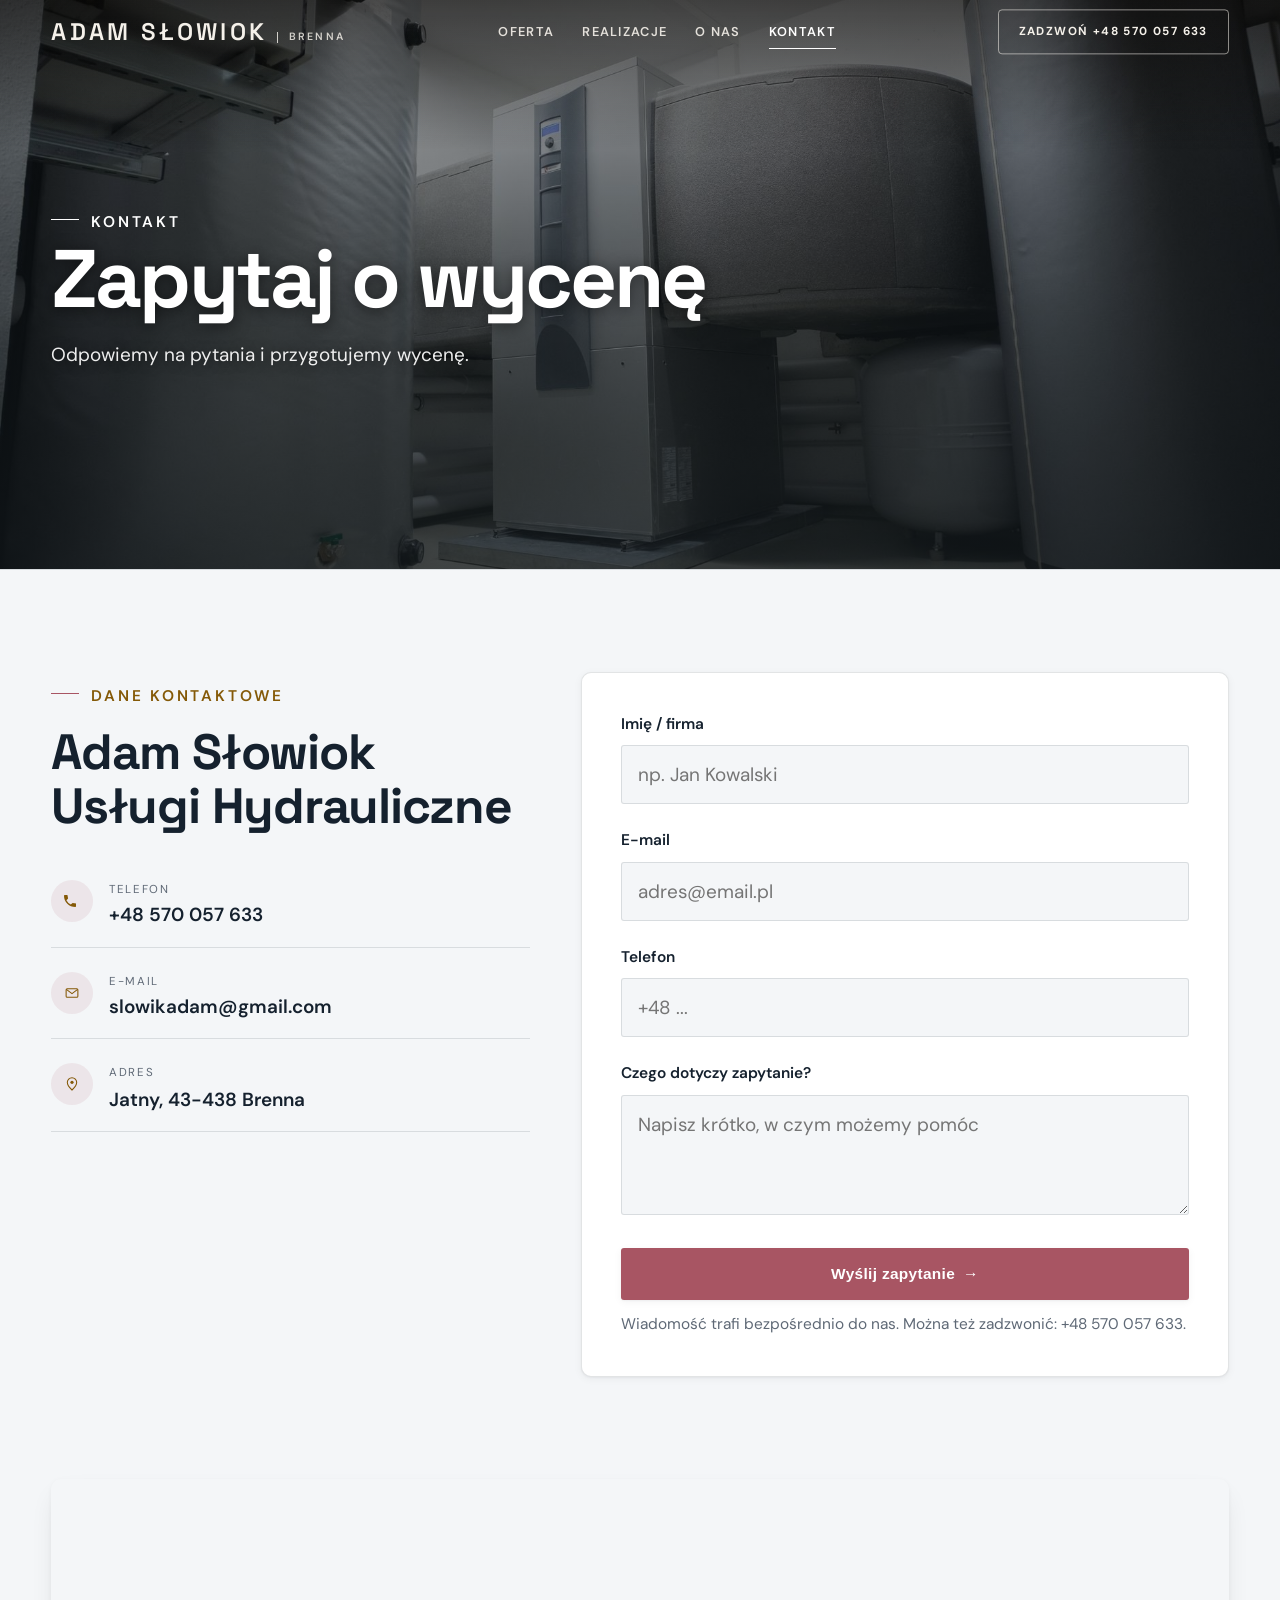
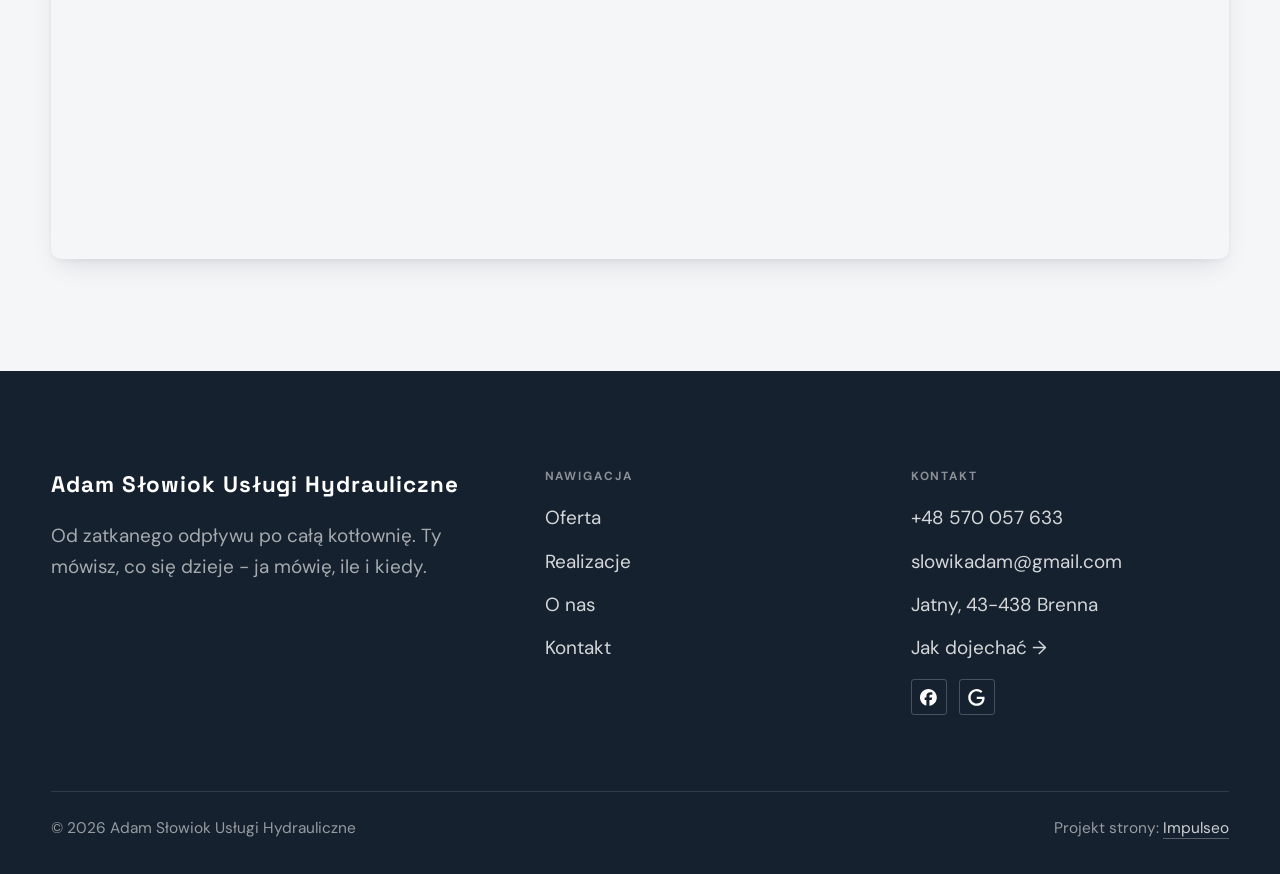
==== kontakt.html @ ac0f77ef "Strona demo: adam-slowiok-uslugi-hydrauliczne" ====
<!DOCTYPE html>
<html lang="pl">
<head>
<meta charset="UTF-8">
<meta name="viewport" content="width=device-width, initial-scale=1.0">
<title>Kontakt - Adam Słowiok Usługi Hydrauliczne</title>
<meta name="description" content="Kontakt Adam Słowiok Usługi Hydrauliczne - Jatny, 43-438 Brenna">
<link rel="canonical" href="https://kris20032.github.io/adam-slowiok-uslugi-hydrauliczne/kontakt.html">
<meta name="robots" content="noindex, nofollow">
<meta property="og:type" content="website">
<meta property="og:locale" content="pl_PL">
<meta property="og:site_name" content="Adam Słowiok Usługi Hydrauliczne">
<meta property="og:title" content="Kontakt - Adam Słowiok Usługi Hydrauliczne">
<meta property="og:description" content="Kontakt Adam Słowiok Usługi Hydrauliczne - Jatny, 43-438 Brenna">
<meta property="og:url" content="https://kris20032.github.io/adam-slowiok-uslugi-hydrauliczne/kontakt.html">
<meta property="og:image" content="https://kris20032.github.io/adam-slowiok-uslugi-hydrauliczne/img/og.jpg">
<meta property="og:image:width" content="1200">
<meta property="og:image:height" content="630">
<meta name="twitter:card" content="summary_large_image">
<link rel="preconnect" href="https://fonts.googleapis.com">
<link rel="preconnect" href="https://fonts.gstatic.com" crossorigin>
<link href="https://fonts.googleapis.com/css2?family=Space+Grotesk:wght@500;600;700&family=DM+Sans:opsz,wght@9..40,400;9..40,500;9..40,600&display=swap" rel="stylesheet">
<link rel="stylesheet" href="assets/styles.css?v=87df42cb">
</head>
<body>

<header class="nav">
  <div class="wrap nav-inner">
    <a class="brand" href="index.html"><span class="name">Adam Słowiok</span><span class="sub">Brenna</span></a>
    <nav class="nav-links">
      <a href="oferta.html">Oferta</a>
      <a href="realizacje.html">Realizacje</a>
      <a href="o-nas.html">O nas</a>
      <a href="kontakt.html" class="active" aria-current="page">Kontakt</a>
      <a href="tel:+48570057633" class="btn btn-accent">Zadzwoń +48 570 057 633</a>
    </nav>
    <button class="nav-toggle" aria-label="Menu"><span></span><span></span><span></span></button>
  </div>
</header>

<main>
<section class="pagehead">
  <img src="img/g7.jpg" alt="Adam Słowiok Usługi Hydrauliczne - Zapytaj o wycenę" width="1880" height="1253" decoding="async">
  <div class="wrap">
    <span class="eyebrow">Kontakt</span>
    <h1>Zapytaj o wycenę</h1>
    <p>Odpowiemy na pytania i przygotujemy wycenę.</p>
  </div>
</section>
<section>
  <div class="wrap contact-grid">
    <div class="reveal">
      <span class="eyebrow">Dane kontaktowe</span>
      <h2 style="margin:var(--space-4) 0 var(--space-6)">Adam Słowiok Usługi Hydrauliczne</h2>
      <div class="info-list">
        <div class="info-row"><div class="ic"><svg class="ico-tel" width="16" height="16" viewBox="0 0 24 24" fill="none" aria-hidden="true"><path d="M6.6 10.8a15.5 15.5 0 0 0 6.6 6.6l2.2-2.2a1 1 0 0 1 1-.24 11.4 11.4 0 0 0 3.6.58 1 1 0 0 1 1 1V20a1 1 0 0 1-1 1A17 17 0 0 1 3 4a1 1 0 0 1 1-1h3.5a1 1 0 0 1 1 1c0 1.25.2 2.46.58 3.6a1 1 0 0 1-.25 1l-2.23 2.2Z" fill="currentColor"/></svg></div><div><div class="lbl">Telefon</div><a class="val" href="tel:+48570057633">+48 570 057 633</a></div></div>
        <div class="info-row"><div class="ic"><svg class="ico-mail" width="16" height="16" viewBox="0 0 24 24" fill="none" aria-hidden="true"><rect x="3.2" y="5.5" width="17.6" height="13" rx="1.6" stroke="currentColor" stroke-width="1.6"/><path d="M4 7l8 6 8-6" stroke="currentColor" stroke-width="1.6" stroke-linecap="round" stroke-linejoin="round"/></svg></div><div><div class="lbl">E-mail</div><a class="val" href="mailto:slowikadam@gmail.com">slowikadam@gmail.com</a></div></div>
        <div class="info-row"><div class="ic"><svg class="ico-pin" width="16" height="16" viewBox="0 0 24 24" fill="none" aria-hidden="true"><path d="M12 21s7-6.1 7-11.5A7 7 0 0 0 5 9.5C5 14.9 12 21 12 21Z" stroke="currentColor" stroke-width="1.6" fill="none"/><circle cx="12" cy="9.5" r="2.4" fill="currentColor"/></svg></div><div><div class="lbl">Adres</div><div class="val">Jatny, 43-438 Brenna</div></div></div>
      </div>
    </div>
    <div class="reveal">
      <form class="form" action="https://formsubmit.co/slowikadam@gmail.com" method="POST">
        <input type="hidden" name="_subject" value="Zapytanie ze strony Adam Słowiok Usługi Hydrauliczne">
        <input type="hidden" name="_captcha" value="false">
        <input type="hidden" name="_template" value="table">
        <div class="fld"><label for="name">Imię / firma</label><input id="name" name="name" type="text" placeholder="np. Jan Kowalski" required></div>
        <div class="fld"><label for="email">E-mail</label><input id="email" name="email" type="email" placeholder="adres@email.pl" required></div>
        <div class="fld"><label for="phone">Telefon</label><input id="phone" name="phone" type="tel" placeholder="+48 ..."></div>
        <div class="fld"><label for="msg">Czego dotyczy zapytanie?</label><textarea id="msg" name="message" placeholder="Napisz krótko, w czym możemy pomóc" required></textarea></div>
        <button type="submit" class="btn btn-accent" style="width:100%;justify-content:center">Wyślij zapytanie <span class="arr">→</span></button>
        <p class="note">Wiadomość trafi bezpośrednio do nas. Można też zadzwonić: +48 570 057 633.</p>
      </form>
    </div>
  </div>
</section>
<section style="padding-top:0">
  <div class="wrap reveal">
    <iframe class="map" title="Adam Słowiok Usługi Hydrauliczne - Brenna" src="https://maps.google.com/maps?q=49.7312509%2C18.9117546&z=15&output=embed" loading="lazy" referrerpolicy="no-referrer-when-downgrade"></iframe>
  </div>
</section>
</main>

<footer>
  <div class="wrap">
    <div class="foot-grid">
      <div class="foot-brand">
        <div class="name">Adam Słowiok Usługi Hydrauliczne</div>
        <p>Od zatkanego odpływu po całą kotłownię. Ty mówisz, co się dzieje - ja mówię, ile i kiedy.</p>
      </div>
      <div class="foot-col">
        <h4>Nawigacja</h4>
        <a href="oferta.html">Oferta</a>
        <a href="realizacje.html">Realizacje</a>
        <a href="o-nas.html">O nas</a>
        <a href="kontakt.html">Kontakt</a>
      </div>
      <div class="foot-col">
        <h4>Kontakt</h4>
        <a href="tel:+48570057633">+48 570 057 633</a>
        <a href="mailto:slowikadam@gmail.com">slowikadam@gmail.com</a>
        <p>Jatny, 43-438 Brenna</p>
        <a href="https://maps.google.com/?cid=15481509743274885373&g_mp=Cidnb29nbGUubWFwcy5wbGFjZXMudjEuUGxhY2VzLlNlYXJjaFRleHQQAhgEIAA" target="_blank" rel="noopener">Jak dojechać →</a>
      <div class="foot-soc">
        <a class="soc" href="https://www.facebook.com/106080801824163" target="_blank" rel="noopener" aria-label="Facebook - Adam Słowiok Usługi Hydrauliczne"><svg viewBox="0 0 24 24" aria-hidden="true" focusable="false"><path d="M9.101 23.691v-7.98H6.627v-3.667h2.474v-1.58c0-4.085 1.848-5.978 5.858-5.978.401 0 .955.042 1.468.103a8.68 8.68 0 0 1 1.141.195v3.325a8.623 8.623 0 0 0-.653-.036 26.805 26.805 0 0 0-.733-.009c-.707 0-1.259.096-1.675.309a1.686 1.686 0 0 0-.679.622c-.258.42-.374.995-.374 1.752v1.297h3.919l-.386 2.103-.287 1.564h-3.246v8.245C19.396 23.238 24 18.179 24 12.044c0-6.627-5.373-12-12-12s-12 5.373-12 12c0 5.628 3.874 10.35 9.101 11.647Z" fill="currentColor"/></svg></a>
        <a class="soc" href="https://maps.google.com/?cid=15481509743274885373&g_mp=Cidnb29nbGUubWFwcy5wbGFjZXMudjEuUGxhY2VzLlNlYXJjaFRleHQQAhgEIAA" target="_blank" rel="noopener" aria-label="Google - Adam Słowiok Usługi Hydrauliczne"><svg viewBox="0 0 24 24" aria-hidden="true" focusable="false"><path d="M12.48 10.92v3.28h7.84c-.24 1.84-.853 3.187-1.787 4.133-1.147 1.147-2.933 2.4-6.053 2.4-4.827 0-8.6-3.893-8.6-8.72s3.773-8.72 8.6-8.72c2.6 0 4.507 1.027 5.907 2.347l2.307-2.307C18.747 1.44 16.133 0 12.48 0 5.867 0 .307 5.387.307 12s5.56 12 12.173 12c3.573 0 6.267-1.173 8.373-3.36 2.16-2.16 2.84-5.213 2.84-7.667 0-.76-.053-1.467-.173-2.053H12.48z" fill="currentColor"/></svg></a>
      </div>
      </div>
    </div>
    <div class="foot-bot">
      <span>© 2026 Adam Słowiok Usługi Hydrauliczne</span>
      <span>Projekt strony: <a class="foot-credit" href="https://impulseo.pl" target="_blank" rel="noopener">Impulseo</a></span>
    </div>
  </div>
</footer>
<div class="sticky-call"><a class="sc-call" href="tel:+48570057633"><svg class="ico-tel" width="16" height="16" viewBox="0 0 24 24" fill="none" aria-hidden="true"><path d="M6.6 10.8a15.5 15.5 0 0 0 6.6 6.6l2.2-2.2a1 1 0 0 1 1-.24 11.4 11.4 0 0 0 3.6.58 1 1 0 0 1 1 1V20a1 1 0 0 1-1 1A17 17 0 0 1 3 4a1 1 0 0 1 1-1h3.5a1 1 0 0 1 1 1c0 1.25.2 2.46.58 3.6a1 1 0 0 1-.25 1l-2.23 2.2Z" fill="currentColor"/></svg> Zadzwoń</a><a class="sc-quote" href="kontakt.html">Bezpłatna wycena</a></div>
<div class="demo-wazne" data-do="2026-09-07" data-cykl="3" hidden><svg class="dw-ico" width="13" height="13" viewBox="0 0 24 24" fill="none" aria-hidden="true"><circle cx="12" cy="12" r="8.6" stroke="currentColor" stroke-width="1.8"/><path d="M12 7.2V12l3.3 2" stroke="currentColor" stroke-width="1.8" stroke-linecap="round"/></svg><span class="dw-txt"></span></div>

<script src="assets/main.js"></script>
</body>
</html>
---- assets/styles.css ----
/* ============================================================
   STOLBASZ — premium, architektoniczny B2B fit-out
   Jasna paleta, zero brązu. System wg premium-web-craft.
   Projekt strony: Impulseo (impulseo.pl)
   ============================================================ */

:root{
  /* PALETA — jasna, architektoniczna, chłodna */
  --paper:#F4F6F8;          /* główne tło */
  --paper-2:#E7EBEF;        /* sekcje alternatywne (chłodny jasny szary) */
  --paper-3:#E7EBEF;        /* delikatne wypełnienia */
  --ink:#15212E;            /* tekst główny — chłodny grafit */
  --ink-soft:#243443;       /* nagłówki drugorzędne */
  --muted:#6B7785;          /* tekst poboczny */
  --line:rgba(21,33,46,.12);/* hairline */
  --accent:#E8A317;         /* stonowany petrol-slate — jedyny akcent */
  --accent-d:#C9870C;
  --accent-soft:rgba(232,163,23,.10);
  --dark:#15212E;           /* sekcje ciemne (stopka/CTA) */

  /* HOVER ZDJĘĆ — JEDEN standard dla całego silnika (decyzja K. 04.08.2026, artefakt z wariantami).
     AKTUALNE (K.+Szymon 09.08.2026, wybór z artefaktu 6 wariantów): zoom 1.05 przy 1.4s -
     przy tak długim czasie mocniejszy kadr NIE skacze, tylko „oddycha". Poprzedni standard
     (1.02 / .55s z 04.08) odbierany jako dynamiczny i szybki.
     Spoczynek lekko przygaszony, ale TYLKO tam, gdzie jest mysz (@media hover:hover) —
     na telefonie zdjęcia zostają w pełnej jasności. */
  --img-zoom:1.05;                   /* K.+Szymon 09.08: wariant F z artefaktu porównawczego */
  --img-rest:brightness(.95) saturate(.99);
  --img-hot:brightness(1.06) saturate(1.05);
  --img-dur:1.4s;                    /* K.+Szymon 09.08 (wariant F): powoli = elegancko */
  --img-ease:cubic-bezier(.16,.84,.44,1);  /* miękki ogon, efekt „oddychania" */

  /* ODSTĘPY — skala 4/8 */
  --space-1:4px; --space-2:8px; --space-3:12px; --space-4:16px; --space-5:24px;
  --space-6:32px; --space-7:48px; --space-8:64px; --space-9:96px; --space-10:128px;

  /* TYPOGRAFIA — fluid clamp() (skala podbita 16.07.2026: większe, czytelniejsze litery — uwaga Adama) */
  --text-sm:clamp(.9rem,.87rem + .12vw,1rem);
  --text-base:clamp(1.08rem,1.04rem + .18vw,1.2rem);
  --text-lg:clamp(1.24rem,1.15rem + .34vw,1.44rem);
  --text-h3:clamp(1.34rem,1.22rem + .55vw,1.66rem);
  --text-h2:clamp(2.1rem,1.66rem + 2.1vw,3.1rem);
  --text-h1:clamp(2.9rem,2.1rem + 4vw,5.1rem);

  /* PROMIENIE — architektoniczne, raczej ostre */
  --r-sm:3px; --r-md:6px; --r-lg:10px;

  /* RUCH */
  --ease:cubic-bezier(.25,.46,.45,.94); --dur:.24s;

  /* CIENIE — miękkie, warstwowe */
  --sh-sm:0 1px 2px rgba(16,24,32,.04), 0 2px 8px rgba(16,24,32,.05);
  --sh-md:0 2px 6px rgba(16,24,32,.05), 0 12px 28px -8px rgba(16,24,32,.12);
  --sh-lg:0 6px 14px rgba(16,24,32,.07), 0 26px 56px -18px rgba(16,24,32,.22);

  --hairline:1px solid var(--line);

  --font-display:'Space Grotesk','Inter',sans-serif;
  --font-body:'DM Sans','Inter',sans-serif;
}

*{box-sizing:border-box;margin:0;padding:0}
html{scroll-behavior:smooth}
body{
  font-family:var(--font-body);
  font-size:var(--text-base);
  line-height:1.65;
  color:var(--ink);
  background:var(--paper);
  -webkit-font-smoothing:antialiased;
  text-rendering:optimizeLegibility;
}
img{max-width:100%;height:auto;display:block}  /* height:auto = width/height z atrybutów trzyma proporcje (TOP#12) */
a{color:inherit;text-decoration:none}

.wrap{width:min(92%,1180px);margin-inline:auto}
section{padding-block:clamp(52px,6.5vw,96px)}

h1,h2,h3{font-family:var(--font-display);font-weight:700;line-height:1.08;letter-spacing:-.02em;color:var(--ink)}
h1{font-size:var(--text-h1);letter-spacing:-.035em}
h2{font-size:var(--text-h2);letter-spacing:-.025em}
h3{font-size:var(--text-h3)}
/* MIARA — długość wiersza. WCAG 2.2 SC 1.4.8: max 80 znaków; Butterick: 45–90.
   68ch daje realnie 72–78 znaków polskiego tekstu, czyli z zapasem pod granicą.
   Wcześniej limit miał TYLKO <p> — <li>, <blockquote> i <dd> nie miały żadnego,
   i to jedyny powód, dla którego 23 bloki na dwóch oddanych stronach jadą po
   83–106 znaków w wierszu (pomiar 07.08.2026, bramka `miara`).
   ⚠️ Listy i definicje ograniczamy TYLKO bez klasy: `ul`/`ol` z klasą to u nas
   układ (siatki kafli, menu), a nie tekst ciągły — tam miarę wyznacza układ. */
/* 60ch, nie 68ch (K. 10.08): po zmianie fontów na węższe kroje (DM Sans i spółka)
   w 68ch mieściło się ~90 znaków - bramka pikselowa słusznie zgłaszała przekroczenie
   granicy 80. Pomiar na żywej przeglądarce: 60ch = 90 znaków, 53ch = ~78 znaków, czyli normę WCAG 1.4.8. */
:root{ --miara:53ch }
p{max-width:min(100%,var(--miara))}
blockquote,
ul:not([class])>li, ol:not([class])>li,
dl:not([class])>dd{max-width:min(100%,var(--miara))}

/* ⚠️ Świadomie BEZ wyjątku `.tile p,.card p,.svc p{max-width:none}`, choć nasuwa się sam:
   te akapity BYŁY już ograniczone (stare `p{max-width:65ch}`), więc „wyjątek" nie odblokowałby
   niczego nowego — tylko ROZLUŹNIŁ stan sprzed zmiany na wszystkich demach naraz.
   `figcaption` żadna z reguł wyżej nie dotyczy, więc też nie potrzebuje zwolnienia. */

/* ŁAMANIE. `balance` wyrównuje długości wierszy w nagłówku, `pretty` pilnuje ostatniego
   wiersza akapitu, żeby nie został w nim jeden wyraz. Obsługiwane od Chrome 117 /
   Safari 17.5; starsze przeglądarki po prostu ignorują tę własność.
   `text-wrap:pretty` nie występowało dotąd ANI RAZ w silniku ani w repo klientów. */
h1,h2,h3,.lead,.lede{text-wrap:balance}
p,li,blockquote,dd{text-wrap:pretty}

.eyebrow{
  font-family:var(--font-body);
  font-size:var(--text-sm);
  font-weight:600;
  letter-spacing:.18em;
  text-transform:uppercase;
  color:var(--accent);
  display:inline-flex;align-items:center;gap:var(--space-3);
}
/* flex:none + margin-top = kreska trzyma się PIERWSZEJ linii. Wcześniej align-items:center
   centrowało ją względem całego bloku i przy zawinięciu (długi kicker typu
   „…WNĘTRZ · LESZNO · OD 2019") druga linia lądowała z brzydkim wcięciem. */
.eyebrow{align-items:flex-start}
.eyebrow>*,.eyebrow{text-wrap:balance}   /* dlugi kicker lamal sie na sierote typu samo „2019" w drugiej linii */
.eyebrow::before{content:"";width:28px;height:1px;background:var(--accent);display:inline-block;flex:none;margin-top:.62em}

.muted{color:var(--muted)}
.lead{font-size:var(--text-lg);line-height:1.55;color:var(--ink-soft);max-width:50ch}

/* ---------- BUTTONS ---------- */
.btn{
  display:inline-flex;align-items:center;gap:var(--space-2);
  font-weight:600;font-size:var(--text-sm);letter-spacing:.02em;
  padding:var(--space-4) var(--space-6);
  border-radius:var(--r-sm);
  transition:transform var(--dur) var(--ease),box-shadow var(--dur) var(--ease),background var(--dur) var(--ease);
  cursor:pointer;border:1px solid transparent;
}
.btn-accent{background:var(--accent);color:#fff;box-shadow:var(--sh-sm)}
.btn-accent:hover{background:var(--accent-d);transform:translateY(-2px);box-shadow:var(--sh-md)}
.btn-accent:active{transform:translateY(0);box-shadow:var(--sh-sm)}
.btn-ghost{background:transparent;color:var(--ink);border-color:var(--line)}
.btn-ghost:hover{border-color:var(--accent);color:var(--accent);transform:translateY(-2px)}
.btn-light{background:#fff;color:var(--ink);box-shadow:var(--sh-sm)}
.btn-light:hover{transform:translateY(-2px);box-shadow:var(--sh-md)}
.btn .arr{transition:transform var(--dur) var(--ease)}
.btn:hover .arr{transform:translateX(4px)}

/* ---------- NAV ---------- */
.nav{
  position:sticky;top:0;z-index:50;
  background:color-mix(in srgb,var(--paper) 88%,transparent);
  backdrop-filter:saturate(140%) blur(10px);
  border-bottom:var(--hairline);
}
.nav-inner{display:flex;align-items:center;justify-content:space-between;gap:var(--space-5);height:72px}
/* ANTY-NACHODZENIE (K. 05.08.2026): długa nazwa firmy + przycisk z pełnym numerem nie mieściły się w pasku
   i flex ściskał linki PONIŻEJ ich treści - "Kontakt" wchodził na ramkę "Zadzwoń +48 ...". Teraz ustępuje
   nazwa marki (skrót wielokropkiem), a menu i przycisk nigdy się nie kurczą ani nie zachodzą na siebie. */
.brand{display:flex;flex-direction:column;line-height:1;min-width:0;flex:0 1 auto}
.brand .name{font-family:var(--font-display);font-weight:800;font-size:1.35rem;letter-spacing:.04em;white-space:nowrap;overflow:hidden;text-overflow:ellipsis}
.brand .sub{font-size:.62rem;letter-spacing:.34em;text-transform:uppercase;color:var(--muted);margin-top:5px;white-space:nowrap;overflow:hidden;text-overflow:ellipsis}
.nav-links{display:flex;align-items:center;gap:var(--space-6);flex:0 0 auto}
.nav-links a{font-size:var(--text-sm);font-weight:500;color:var(--ink-soft);position:relative;padding-block:4px;white-space:nowrap;transition:color var(--dur) var(--ease)}
.nav-links a::after{content:"";position:absolute;left:0;bottom:0;width:0;height:1.5px;background:var(--accent);transition:width var(--dur) var(--ease)}
.nav-links a:hover,.nav-links a.active{color:var(--ink)}
.nav-links a:hover::after,.nav-links a.active::after{width:100%}
.nav-links .btn{padding:var(--space-2) var(--space-5)}
/* przyciski w nav: właściwy kolor (przebij .nav-links a) + bez podkreślenia */
.nav-links a.btn-accent{color:#fff}
.nav-links a.btn-ghost,.nav-links a.btn-light{color:var(--ink)}
/* CTA w pasku: NIE podkreślenie spod linków menu, ale ten sam przelatujący błysk,
   co na wszystkich innych przyciskach (zgłoszenie K. 13.08.2026 - „na hero jest efekt
   światła przechodzącego przez przycisk, na navbarze go nie ma, a mają być identyczne").
   Reguła `.nav-links a::after` jest silniejsza od `.btn::after`, więc trzeba jej
   geometrię wyzerować i wpisać połysk z nazwy - samo `display:none` gasiło efekt. */
.nav-links a.btn::after{
  display:block;content:"";position:absolute;inset:0;z-index:-1;pointer-events:none;
  inset:0;width:auto;height:auto;border-radius:inherit;   /* kasuje geometrię podkreślenia (width:0;height:1.5px) */
  background:linear-gradient(100deg,transparent 32%,rgba(255,255,255,.20) 50%,transparent 68%);
  translate:-120% 0}
@media (prefers-reduced-motion:no-preference){
  .nav-links a.btn:hover::after{translate:120% 0;transition:translate .75s var(--mt-ease,cubic-bezier(.16,.84,.44,1))}
}
.nav-toggle{display:none;background:none;border:none;cursor:pointer;flex-direction:column;gap:5px;padding:8px}
.nav-toggle span{width:24px;height:2px;background:var(--ink);transition:var(--dur)}
/* Ciasny zakres MIĘDZY menu mobilnym a pełnym pulpitem: zbijamy odstępy i nazwę marki,
   żeby wszystko zmieściło się naturalnie, zanim w ogóle dojdzie do skracania wielokropkiem. */
@media(max-width:1280px) and (min-width:921px){
  .nav-links{gap:var(--space-4)}
  .nav-links .btn{padding:var(--space-2) var(--space-4)}
  .brand .name{font-size:1.15rem}
}

/* ---------- HERO (split) ---------- */
.hero{position:relative;overflow:hidden;border-bottom:var(--hairline)}
.hero-grid{display:grid;grid-template-columns:1.05fr .95fr;gap:clamp(24px,4vw,60px);align-items:center;
  padding-block:clamp(36px,4.5vw,64px)}
.hero-copy .eyebrow{margin-bottom:var(--space-5)}
.hero-copy h1{margin-bottom:var(--space-5)}
.hero-copy .lead{margin-bottom:var(--space-7)}
.hero-actions{display:flex;flex-wrap:wrap;gap:var(--space-4)}
.hero-art{position:relative;aspect-ratio:4/3;border-radius:var(--r-lg);overflow:hidden;box-shadow:var(--sh-lg)}
.hero-art img{width:100%;height:100%;object-fit:cover}
.hero-art::after{content:"";position:absolute;inset:0;background:linear-gradient(180deg,transparent 55%,rgba(18,24,28,.28))}
.hero-badge{position:absolute;left:var(--space-5);bottom:var(--space-5);z-index:2;
  background:rgba(252,252,251,.94);backdrop-filter:blur(4px);
  border-radius:var(--r-md);padding:var(--space-4) var(--space-5);box-shadow:var(--sh-md);max-width:78%}
.hero-badge strong{display:block;font-family:var(--font-display);font-size:1rem;letter-spacing:-.01em}
.hero-badge span{font-size:var(--text-sm);color:var(--muted)}

/* ---------- HERO duży / kinowy (strona główna) ---------- */
.hero-cine{position:relative;min-height:clamp(560px,82vh,840px);min-height:clamp(560px,82svh,840px);display:flex;align-items:center;overflow:hidden;border-bottom:var(--hairline)}
.hero-cine>img{position:absolute;inset:0;width:100%;height:100%;object-fit:cover;z-index:0}
.hero-cine::after{content:"";position:absolute;inset:0;z-index:1;
  background:linear-gradient(95deg,rgba(13,18,23,.86) 0%,rgba(13,18,23,.64) 32%,rgba(13,18,23,.24) 62%,rgba(13,18,23,.04) 100%)}
.hero-cine .wrap{position:relative;z-index:2;padding-block:var(--space-8)}
.hero-cine .hero-copy{max-width:660px}
.hero-cine .eyebrow{color:#fff;margin-bottom:var(--space-5)}
.hero-cine .eyebrow::before{background:#fff}
.hero-cine h1{color:#fff;margin-bottom:var(--space-5);font-size:clamp(2.9rem,2rem + 4.4vw,5.2rem);text-wrap:balance}
.hero-cine .lead{color:rgba(255,255,255,.92);max-width:48ch;margin-bottom:var(--space-7)}
.hero-cine .hero-actions{display:flex;flex-wrap:wrap;gap:var(--space-4)}
/* NISKIE OKNO (laptop z dokiem i paskami przeglądarki ma ~700-780 px wysokości widoku):
   H1 do 5.2rem + długi lead nie mieściły się i przyciski wypadały POD krawędź ekranu -
   klient widział stronę bez ani jednego CTA. Skalujemy w dół, zamiast przycinać treść. */
@media(min-width:821px) and (max-height:820px){
  .hero-cine{min-height:clamp(520px,94svh,780px)}
  .hero-cine .wrap{padding-block:var(--space-6)}
  .hero-cine h1{font-size:clamp(2.2rem,1.5rem + 2.6vw,3.6rem);margin-bottom:var(--space-4)}
  .hero-cine .eyebrow{margin-bottom:var(--space-4)}
  .hero-cine .lead{margin-bottom:var(--space-5);max-width:44ch}
}
@media(max-width:680px){
  .hero-cine{min-height:clamp(520px,76vh,640px);min-height:clamp(520px,76svh,640px);align-items:flex-end}
  .hero-cine::after{background:linear-gradient(0deg,rgba(13,18,23,.9) 6%,rgba(13,18,23,.45) 55%,rgba(13,18,23,.25) 100%)}
  .hero-cine .wrap{padding-bottom:var(--space-9)}
  /* TELEFON (~90% oglądających): lead potrafił zająć 8 linii i zepchnąć CTA poza pierwszy ekran.
     Zwężamy interlinię i skalę - treści nie ucinamy, bo to ona sprzedaje. */
  .hero-cine .lead{font-size:.98rem;line-height:1.5;margin-bottom:var(--space-5)}
  .hero-cine .eyebrow{font-size:.72rem;letter-spacing:.13em;margin-bottom:var(--space-4)}
  .hero-cine .eyebrow::before{width:20px}
  .hero-cine h1{margin-bottom:var(--space-4)}
}

/* full-bleed hero variant (podstrony) */
.pagehead{position:relative;min-height:46vh;min-height:46svh;display:flex;align-items:flex-end;overflow:hidden;border-bottom:var(--hairline)}
.pagehead img{position:absolute;inset:0;width:100%;height:100%;object-fit:cover}
/* 10.08.2026 (decyzja K.): mocniejsze przyciemnienie + cień pod tekstem. Bramka mierzyła na
   nagłówkach podstron 3,38-3,43:1 przy wymaganych 4,5 — jasne zdjęcie (hala, śnieg, niebo)
   podchodziło pod biały tekst. Zdjęcia klientów są różne, więc kontrast musi dawać WARSTWA,
   a nie szczęśliwy dobór kadru. */
.pagehead::after{content:"";position:absolute;inset:0;background:linear-gradient(180deg,rgba(18,24,28,.40),rgba(18,24,28,.76))}
.pagehead .wrap{position:relative;z-index:2;padding-block:var(--space-9);color:#fff}
.pagehead h1{color:#fff;max-width:18ch;text-shadow:0 2px 16px rgba(0,0,0,.55)}
.pagehead .eyebrow{color:#fff}
.pagehead .eyebrow::before{background:#fff}
.pagehead p{color:rgba(255,255,255,.92);margin-top:var(--space-4);max-width:54ch;text-shadow:0 1px 12px rgba(0,0,0,.5)}

/* ---------- STRIP (pasek skrótów / liczby) ---------- */
.strip{background:var(--dark);color:#fff}
/* PASEK HASEŁ — standard 04.08.2026 (decyzja K.): 5 haseł w JEDNYM rzędzie, tekst WYŚRODKOWANY,
   węższe marginesy boczne niż reszta strony (pasek ma iść szerzej), równe wysokości kolumn. */
.strip .wrap{width:min(96%,1440px);display:grid;grid-template-columns:repeat(5,1fr);
  gap:var(--space-5);padding-block:var(--space-7);align-items:stretch}
.strip .item .k{font-family:var(--font-display);font-size:clamp(1.05rem,.82rem + .85vw,1.55rem);
  font-weight:800;letter-spacing:-.02em;color:#fff;line-height:1.18;text-wrap:balance}
.strip .item .v{font-size:var(--text-sm);color:rgba(255,255,255,.66);margin-top:var(--space-2);line-height:1.4}
.strip .item{border-left:2px solid var(--accent);padding-inline:var(--space-4);
  text-align:center;display:flex;flex-direction:column;justify-content:center}
/* liczba kolumn = liczba haseł, żeby ostatnie nie zostawało samo w drugim rzędzie.
   Klasę n-N nadaje multipage.py; domyślnie (bez klasy) pasek jest 5-kolumnowy. */
.strip.n-2 .wrap{grid-template-columns:repeat(2,1fr)}
.strip.n-3 .wrap{grid-template-columns:repeat(3,1fr)}
.strip.n-4 .wrap{grid-template-columns:repeat(4,1fr);gap:var(--space-6)}
.strip.n-4 .item .k{font-size:clamp(1.3rem,1rem + 1.1vw,2rem)}
.strip.n-6 .wrap{grid-template-columns:repeat(6,1fr);gap:var(--space-4)}
.strip.n-6 .item .k{font-size:clamp(.98rem,.8rem + .7vw,1.35rem)}
/* równe łamanie: zamiast "długa linia + jedno słowo" obie linie zbliżonej długości */
.strip .item .k{text-wrap:balance}

/* ---------- SECTION HEAD ---------- */
.head{max-width:48rem;margin-bottom:var(--space-8)}
.head.center{margin-inline:auto;text-align:center}
.head .eyebrow{margin-bottom:var(--space-4)}
.head h2{margin-bottom:var(--space-4)}
.head p{color:var(--muted);font-size:var(--text-lg);line-height:1.55}
.head.center p{margin-inline:auto}

/* ---------- INTRO SPLIT ---------- */
.split{display:grid;grid-template-columns:.92fr 1.08fr;gap:clamp(28px,5vw,80px);align-items:center}
.split.rev{grid-template-columns:1.08fr .92fr}
.split.rev .split-art{order:-1}
.split-art{position:relative;aspect-ratio:5/4;border-radius:var(--r-lg);overflow:hidden;box-shadow:var(--sh-lg)}
.split-art img{width:100%;height:100%;object-fit:cover}
.split-copy h2{margin-bottom:var(--space-5)}
.split-copy p+p{margin-top:var(--space-4)}
.split-copy .btn{margin-top:var(--space-6)}

/* ---------- SERVICES (zakres) ---------- */
.svc-grid{display:grid;grid-template-columns:repeat(auto-fit,minmax(280px,1fr));gap:var(--space-5)}
.svc{background:#fff;border:var(--hairline);border-radius:var(--r-md);padding:var(--space-7) var(--space-6);
  transition:transform var(--dur) var(--ease),box-shadow var(--dur) var(--ease),border-color var(--dur) var(--ease);
  position:relative;overflow:hidden}
.svc::before{content:"";position:absolute;left:0;top:0;width:3px;height:0;background:var(--accent);transition:height var(--dur) var(--ease)}
.svc:hover{transform:translateY(-4px);box-shadow:var(--sh-md);border-color:transparent}
.svc:hover::before{height:100%}
.svc .ic{font-family:var(--font-display);font-size:.8rem;font-weight:700;letter-spacing:.12em;color:var(--accent);margin-bottom:var(--space-4)}
.svc h3{margin-bottom:var(--space-3);font-size:1.22rem}
.svc p{color:var(--muted);font-size:var(--text-base);line-height:1.6}

/* big detailed service rows */
.svc-row{display:grid;grid-template-columns:.8fr 1.2fr;gap:clamp(20px,4vw,60px);align-items:center;padding-block:var(--space-8)}
.svc-row+.svc-row{border-top:var(--hairline)}
.svc-row.rev{grid-template-columns:1.2fr .8fr}
/* Naprzemienny układ wierszy oferty: co drugi wiersz ma zdjęcie po PRAWEJ.
   Było `order:-1` — martwy kod, bo zdjęcie i tak jest pierwszym dzieckiem w HTML,
   więc wszystkie wiersze wyglądały identycznie (zdjęcie zawsze z lewej), a `rev`
   zmieniało tylko szerokość kolumn. Znalezione 29.07.2026 przy różnicowaniu kierunków
   animacji (pomiar pozycji: art.mid 390/502 przy row.mid 756 — zawsze lewa strona). */
.svc-row.rev .svc-row-art{order:2}
.svc-row-art{aspect-ratio:4/3;border-radius:var(--r-md);overflow:hidden;box-shadow:var(--sh-md)}
.svc-row-art img{width:100%;height:100%;object-fit:cover}
.svc-row h3{font-size:1.5rem;margin-bottom:var(--space-4)}
.svc-row .num{font-family:var(--font-display);font-size:.85rem;font-weight:700;letter-spacing:.14em;color:var(--accent);display:block;margin-bottom:var(--space-3)}
.svc-row ul{list-style:none;margin-top:var(--space-4);display:flex;flex-direction:column;gap:var(--space-2)}
.svc-row li{position:relative;padding-left:var(--space-5);color:var(--muted);font-size:var(--text-base)}
.svc-row li::before{content:"";position:absolute;left:0;top:.62em;width:8px;height:1px;background:var(--accent)}

/* ---------- GALLERY (realizacje) ---------- */
.gallery{display:grid;grid-template-columns:repeat(12,1fr);gap:var(--space-4);grid-auto-rows:200px}
/* GALERIA MASONRY — pionowe zdjęcia (portrety beauty/wellness) bez przycinania: kolumny, height auto */
.gallery-masonry{column-count:3;column-gap:var(--space-4)}
@media(max-width:900px){.gallery-masonry{column-count:2}}
@media(max-width:560px){.gallery-masonry{column-count:1}}
.gallery-masonry .m-tile{break-inside:avoid;margin:0 0 var(--space-4);padding:0;position:relative;overflow:hidden;border-radius:var(--r-md);border:1px solid var(--line)}
.gallery-masonry .m-tile img{width:100%;height:auto;display:block}
.gallery-masonry .m-tile .cap{position:absolute;left:0;right:0;bottom:0;padding:var(--space-4);color:#fff;background:linear-gradient(0deg,rgba(0,0,0,.55),transparent);font-size:var(--text-sm)}
.gallery-masonry .m-tile .cap small{display:block;font-weight:400;opacity:.78;letter-spacing:.04em;text-transform:uppercase;font-size:.66rem;margin-top:3px}
.tile{position:relative;overflow:hidden;border-radius:var(--r-md);box-shadow:var(--sh-sm);
  transition:transform var(--dur) var(--ease),box-shadow var(--dur) var(--ease)}
.tile img{width:100%;height:100%;object-fit:cover;
  transition:transform var(--img-dur) var(--img-ease),filter var(--img-dur) var(--img-ease)}
.tile:hover{box-shadow:var(--sh-md)}
.tile .cap{position:absolute;left:0;right:0;bottom:0;padding:var(--space-5) var(--space-4) var(--space-4);
  /* mocniejszy spad + cien pod tekstem: na JASNYCH zdjeciach klienta (biale fronty, sciany)
     slaby gradient dawal kontrast ~1.5:1 zamiast wymaganych 3.6:1 (bramka wygladu, 10.08.2026) */
  background:linear-gradient(transparent 10%,rgba(18,24,28,.55) 40%,rgba(18,24,28,.88) 68%,rgba(18,24,28,.99));color:#fff;
  text-shadow:0 1px 2px rgba(0,0,0,.85),0 2px 10px rgba(0,0,0,.55);
  font-size:var(--text-sm);font-weight:600;letter-spacing:.01em;
  opacity:0;transform:translateY(8px);transition:var(--dur) var(--ease)}
.tile:hover .cap{opacity:1;transform:translateY(0)}
.tile .cap small{display:block;font-weight:400;opacity:.78;letter-spacing:.04em;text-transform:uppercase;font-size:.66rem;margin-top:3px}
/* bento spans */
.t-wide{grid-column:span 6}
.t-tall{grid-column:span 6;grid-row:span 2}
.t-std{grid-column:span 6}
.t-third{grid-column:span 4}
.t-two3{grid-column:span 8}

/* ---------- TRUST / WIARYGODNOŚĆ ---------- */
.trust{background:var(--paper-2)}
.trust-grid{display:grid;grid-template-columns:repeat(auto-fit,minmax(240px,1fr));gap:var(--space-5);margin-top:var(--space-7)}
.trust-card{background:#fff;border-radius:var(--r-md);padding:var(--space-7) var(--space-6);box-shadow:var(--sh-sm);border-top:3px solid var(--accent)}
.trust-card .big{font-family:var(--font-display);font-size:clamp(1.8rem,1.3rem + 1.6vw,2.6rem);font-weight:800;letter-spacing:-.02em;color:var(--ink);line-height:1}
.trust-card h3{font-size:1.12rem;margin:var(--space-3) 0 var(--space-2)}
.trust-card p{color:var(--muted);font-size:var(--text-base);line-height:1.55}

/* ---------- CTA band ---------- */
.cta{background:var(--dark);color:#fff;position:relative;overflow:hidden}
/* telefon w CTA: na ciemnym tle biały (domyślnie), rodziny z JASNYM tłem CTA
   nadpisują to u siebie - wcześniej kolor siedział w stylu inline i wygrywał z rodziną. */
.cta .btn-ghost-cta{color:#fff;border-color:rgba(255,255,255,.3)}
.cta .wrap{display:grid;grid-template-columns:1.4fr .6fr;gap:var(--space-7);align-items:center;position:relative;z-index:2}
.cta h2{color:#fff;max-width:20ch}
.cta p{color:rgba(255,255,255,.74);margin-top:var(--space-4)}
.cta-actions{display:flex;flex-direction:column;gap:var(--space-3);align-items:flex-start}
.cta::before{content:"";position:absolute;right:-80px;top:-80px;width:360px;height:360px;border-radius:50%;
  background:radial-gradient(circle,var(--accent-soft),transparent 70%)}

/* ---------- CONTACT ---------- */
.contact-grid{display:grid;grid-template-columns:.85fr 1.15fr;gap:clamp(28px,4vw,56px);align-items:start}
.info-list{display:flex;flex-direction:column;gap:var(--space-2)}
.info-row{display:flex;gap:var(--space-4);align-items:flex-start;padding-block:var(--space-4);border-bottom:var(--hairline)}
.info-row .ic{flex:none;width:42px;height:42px;display:grid;place-items:center;border-radius:50%;
  background:var(--accent-soft);color:var(--accent);font-size:1.05rem}
.info-row .lbl{font-size:.72rem;letter-spacing:.14em;text-transform:uppercase;color:var(--muted)}
.info-row .val{font-weight:600;font-size:var(--text-base);margin-top:2px}
.info-row a.val:hover{color:var(--accent)}
.map{border:none;border-radius:var(--r-lg);box-shadow:var(--sh-md);width:100%;height:100%;min-height:380px;filter:grayscale(.2) contrast(1.02)}
.form{background:#fff;border:var(--hairline);border-radius:var(--r-lg);padding:clamp(24px,3vw,40px);box-shadow:var(--sh-sm)}
.form .fld{margin-bottom:var(--space-5)}
.form label{display:block;font-size:var(--text-sm);font-weight:600;margin-bottom:var(--space-2)}
.form input,.form textarea{width:100%;font-family:inherit;font-size:var(--text-base);color:var(--ink);
  padding:var(--space-4);border:var(--hairline);border-radius:var(--r-sm);background:var(--paper);transition:border-color var(--dur)}
.form input:focus,.form textarea:focus{outline:none;border-color:var(--accent);background:#fff}
.form textarea{resize:vertical;min-height:120px}
.form .note{font-size:var(--text-sm);color:var(--muted);margin-top:var(--space-3)}

/* ---------- FOOTER ---------- */
footer{background:var(--dark);color:#fff;padding-block:var(--space-9) var(--space-6)}
.foot-grid{display:grid;grid-template-columns:1.4fr 1fr 1fr;gap:var(--space-7);margin-bottom:var(--space-8)}
.foot-brand .name{font-family:var(--font-display);font-weight:800;font-size:1.4rem;letter-spacing:.04em}
.foot-brand p{color:rgba(255,255,255,.62);margin-top:var(--space-4);font-size:var(--text-base);max-width:38ch}
.foot-col h4{font-size:.74rem;letter-spacing:.16em;text-transform:uppercase;color:rgba(255,255,255,.5);margin-bottom:var(--space-4)}
.foot-col a,.foot-col p{display:block;color:rgba(255,255,255,.82);font-size:var(--text-base);margin-bottom:var(--space-3)}
.foot-col a:hover{color:#fff}
.foot-bot{border-top:1px solid rgba(255,255,255,.12);padding-top:var(--space-5);display:flex;justify-content:space-between;flex-wrap:wrap;gap:var(--space-3);
  font-size:var(--text-sm);color:rgba(255,255,255,.55)}
.foot-bot a:hover{color:#fff}
/* Podpis w stopce = klikalny link do impulseo.pl (31.07.2026). Ma być WIDOCZNIE klikalny,
   ale nie krzyczeć - stąd sam kolor jaśniejszy + delikatne podkreślenie na najeździe. */
.foot-bot a.foot-credit{color:rgba(255,255,255,.78);text-decoration:none;border-bottom:1px solid rgba(255,255,255,.28)}
.foot-bot a.foot-credit:hover{color:#fff;border-bottom-color:#fff}

/* ---------- REVEAL ---------- */
.reveal{opacity:0;transform:translateY(22px);transition:opacity .6s var(--ease),transform .6s var(--ease)}
.reveal.in{opacity:1;transform:none}

/* ---------- RESPONSIVE ---------- */
@media(max-width:920px){
  .hero-grid,.split,.split.rev,.svc-row,.svc-row.rev,.cta .wrap,.contact-grid,.foot-grid{grid-template-columns:1fr}
  .split.rev .split-art,.svc-row.rev .svc-row-art{order:0}
  .hero-art{aspect-ratio:16/10;max-height:420px}
  .strip .wrap,.strip.n-2 .wrap,.strip.n-3 .wrap,.strip.n-4 .wrap,.strip.n-6 .wrap{grid-template-columns:repeat(2,1fr);gap:var(--space-6)}
  .strip .item .k,.strip.n-6 .item .k{font-size:clamp(1.3rem,1.1rem + 1vw,2rem)}
  .gallery{grid-auto-rows:180px}
  .t-wide,.t-tall,.t-std,.t-third,.t-two3{grid-column:span 6}
  .t-tall{grid-row:span 1}
  .cta-actions{flex-direction:row;flex-wrap:wrap}
  .foot-grid{gap:var(--space-6)}
}
@media(max-width:680px){
  .nav-links{position:fixed;inset:72px 0 auto 0;background:var(--paper);flex-direction:column;align-items:stretch;
    gap:0;padding:var(--space-4) 6%;border-bottom:var(--hairline);box-shadow:var(--sh-md);
    transform:translateY(-120%);transition:transform var(--dur) var(--ease)}
  .nav-links.open{transform:translateY(0)}
  .nav-links a{padding-block:var(--space-4);border-bottom:var(--hairline)}
  .nav-links .btn{margin-top:var(--space-3);justify-content:center}
  .nav-toggle{display:flex}
  .strip .wrap,.strip.n-2 .wrap,.strip.n-3 .wrap,.strip.n-4 .wrap,.strip.n-6 .wrap{grid-template-columns:1fr}
  .gallery{grid-template-columns:repeat(6,1fr)}
  .foot-grid{grid-template-columns:1fr}
}
@media(prefers-reduced-motion:reduce){
  /* audyt 09.08 TOP#14: samo skrócenie duration przy animacji INFINITE = stroboskop
     (pętla .01ms miga ekranem); iteration-count:1 gasi pętlę naprawdę. Pseudoelementy
     też - tła hero (gastro/studio) animują ::before/img, blanket na * ich nie łapał. */
  *,*::before,*::after{animation-duration:.01ms!important;animation-iteration-count:1!important;animation-delay:0s!important;transition:none!important}
  .reveal{opacity:1!important;transform:none!important}
  html{scroll-behavior:auto}
}

/* ============================================================
   PREMIUM LAYER — destylat deep-researchu branż (anty-AI, spokój).
   Zmienne STOLBASZ (--accent/--ink/--paper/--line/--dark). Ruch ledwo
   zauważalny, krzywa cubic-bezier(.16,.84,.44,1); prefers-reduced-motion
   pokryte blanketem wyżej. Karty hairline zamiast cieni = #1 sygnał „nie-AI".
   ============================================================ */

/* więcej oddechu między sekcjami (liderzy: 110-130px) */
section{padding-block:clamp(64px,8vw,128px)}

/* 1) Aksamitny reveal — dłuższa, miękka krzywa zamiast „skoku" */
.reveal{transition:opacity .9s cubic-bezier(.16,.84,.44,1),transform .9s cubic-bezier(.16,.84,.44,1);will-change:opacity,transform}
/* stagger TYLKO w galerii (tam pozycja = porządek dzieci) */
.gallery .reveal:nth-child(2){transition-delay:.07s}
.gallery .reveal:nth-child(3){transition-delay:.14s}
.gallery .reveal:nth-child(4){transition-delay:.21s}
.gallery .reveal:nth-child(5){transition-delay:.28s}
.gallery .reveal:nth-child(6){transition-delay:.35s}

/* 2) Hero STATYCZNY na .hero-cine — Ken Burns CAŁKIEM WYŁĄCZONY 26.06 (3. zgłoszenie Szymona).
   GENEZA: animowanie scale na <img> hero z teksturami (cegły/framugi) re-samplinguje obraz
   klatka po klatce → na części ekranów drobne drganie/shimmer = „heroshot się trzęsie".
   translateY usunięto wcześniej, scale-only + will-change/GPU NIE wystarczyły do GWARANCJI gładkości.
   Krzysztof zażądał pewności („make sure, że błąd się nie pojawi") > efekt. Zero animacji = 0% drgania.
   Delikatny zoom zostaje TYLKO w pełnoekranowych hero gastro/studio (hg-bg/hs-bg — tło, inny
   mechanizm, chwalone, nigdy nie zgłaszane). NIE wracać do KB na .hero-cine bez realnego testu
   na sprzęcie klienta — to ryzyko regresji „trzęsienia”. */
/* BEZPIECZNY "wow" na hero = jednorazowy FADE-IN (opacity), nie zoom.
   opacity nie dotyka bitmapy → gładkie na KAŻDYM zdjęciu/ekranie/GPU, zero ryzyka migotania.
   Geometryczny ruch (scale/translate) na .hero-cine jest ZAKAZANY (bramka pilnuje). */
@keyframes heroFade{from{opacity:0}to{opacity:1}}
.hero-cine>img{transform:none;animation:heroFade 1.1s ease-out both}

/* 3) Akcentowy hairline pod nagłówkiem sekcji, który „rysuje się" przy wejściu */
.head h2{position:relative;padding-bottom:18px}
.head h2::after{content:"";position:absolute;left:0;bottom:0;height:1px;width:0;background:var(--accent);transition:width 1s cubic-bezier(.16,.84,.44,1) .15s}
.head.center h2::after{left:50%;transform:translateX(-50%)}
.head.reveal.in h2::after,.head.center.reveal.in h2::after{width:54px}

/* 4) Karty HAIRLINE zamiast cieni/zaokrągleń (najmocniejszy anty-AI detal) */
.svc{background:transparent;border:1px solid var(--line);border-radius:var(--r-sm);box-shadow:none}
.svc:hover{box-shadow:none;border-color:var(--accent);transform:translateY(-3px)}
.trust-card{background:transparent;box-shadow:none;border:1px solid var(--line);border-top:2px solid var(--accent);border-radius:var(--r-sm)}
.tile{box-shadow:none;border-radius:var(--r-sm)}
.tile:hover{box-shadow:none}

/* 5) Sticky-nav kondensuje się po przewinięciu (sygnał dopracowania) */
.nav{transition:box-shadow .4s ease,background .4s ease}
.nav.is-stuck{box-shadow:0 1px 0 var(--line),0 14px 30px -24px rgba(0,0,0,.45)}
.nav-inner{transition:height .35s var(--ease)}
.nav.is-stuck .nav-inner{height:60px}

/* 6) MANIFESTO — pełnoekranowy cytat-bohater (zastępuje generyczne „Dlaczego my") */
.manifesto{background:var(--paper-2);text-align:center}
.manifesto .wrap{max-width:60rem}
.manifesto p{font-family:var(--font-display);font-style:italic;font-size:clamp(1.6rem,1rem + 2.4vw,2.8rem);line-height:1.32;color:var(--ink-soft);margin-inline:auto;max-width:26ch;position:relative;padding-top:var(--space-8)}
.manifesto p::before{content:"";position:absolute;top:0;left:50%;transform:translateX(-50%);width:54px;height:1px;background:var(--accent)}
.manifesto p span{color:var(--accent);font-style:italic}

/* 7) GATEWAYS — 3 duże bramy-zdjęcia (zamiast paska menu usług) */
.gateways{display:grid;grid-template-columns:repeat(3,1fr);gap:var(--space-4)}
.gateway{position:relative;aspect-ratio:3/4;overflow:hidden;border-radius:var(--r-sm);display:block}
.gateway img{width:100%;height:100%;object-fit:cover;
  transition:transform var(--img-dur) var(--img-ease),filter var(--img-dur) var(--img-ease)}
.gateway::after{content:"";position:absolute;inset:0;background:linear-gradient(180deg,transparent 38%,rgba(18,24,28,.74))}
/* ===== HOVER ZDJĘĆ — jedno miejsce dla WSZYSTKICH kafli ze zdjęciem (K. 04.08.2026) ===== */
@media(hover:hover){
  .tile img,.gateway img,.m-tile img{filter:var(--img-rest)}
  .tile:hover img,
  .gateway:hover img,
  .m-tile:hover img{transform:scale(var(--img-zoom));filter:var(--img-hot)}
}
.m-tile img{transition:transform var(--img-dur) var(--img-ease),filter var(--img-dur) var(--img-ease)}
.gateway .g-ttl{position:absolute;left:0;right:0;bottom:0;z-index:2;padding:var(--space-6) var(--space-5);color:#fff;font-family:var(--font-display);font-size:1.45rem;letter-spacing:-.01em;line-height:1.15}
.gateway .g-ttl small{display:block;font-family:var(--font-body);font-size:var(--text-sm);font-weight:400;opacity:.82;letter-spacing:.03em;margin-top:5px}
@media(max-width:760px){.gateways{grid-template-columns:1fr}.gateway{aspect-ratio:16/10}}

/* 8) LOGO klienta w nagłówku (gdy podane --logo) */
/* 52px domyślnie (feedback Bartka 06.07.2026: 40px ginęło, uwaga padła 3x; ~56px sprawdzone na żywym demie anna-borowiec-makeup) */
.brand-logo{height:64px;width:auto;max-width:300px;object-fit:contain;display:block}
.nav.is-stuck .brand-logo{height:52px}
@media(max-width:680px){.brand-logo{height:46px;max-width:210px}}


/* === RWD: nagłówki na wąskich ekranach (dodane 17.07.2026 razem z fixem clamp) ===
   Po przywróceniu działania clamp() dolna granica --text-h1 (2.9rem) rozpychała
   dokument przy długich polskich słowach na telefonach. Tu ją zjeżdżamy. */
@media (max-width:560px){
  :root{
    --text-h1:clamp(1.9rem, 1.15rem + 4.4vw, 2.7rem);
    --text-h2:clamp(1.5rem, 1rem + 3vw, 2.1rem);
  }
  .hero-cine h1{font-size:clamp(1.9rem, 1.15rem + 4.4vw, 2.7rem)}
  h1,h2{overflow-wrap:break-word}
}

/* GODZINY (godziny_grid z briefu) — dzień po lewej, godziny po prawej. Wcześniej BRAK stylu
   powodował sklejenie "Poniedziałek-Piątek8:00-20:00" (dodane 2026-07-21). Neutralne dla dem bez grafiku. */
.godz{display:flex;flex-direction:column;gap:2px;max-width:440px;margin-top:8px}
.godz-row{display:flex;justify-content:space-between;align-items:baseline;gap:24px;padding:10px 0;border-bottom:1px solid var(--line)}
.godz-row:last-child{border-bottom:0}
.godz-row b{font-weight:600;color:var(--ink)}
.godz-row span{color:var(--muted);white-space:nowrap}

/* === FAQ (lekcja 08.08.2026) ===
   Sekcja faq_klinika() trafia NIE tylko do rodziny „klinika" (multipage.py: także układ FACHOWCY),
   a style leżały wyłącznie w families/klinika.css — u hydraulika/dekarza FAQ renderowało się jako
   goła lista <details> z domyślnym trójkącikiem przeglądarki (wpadka: demo Instalatorstwo Gała).
   Dlatego baza. Rodzina może to nadpisać na wierzchu. */
.faq-list{max-width:48rem;margin:var(--space-8) auto 0;display:flex;flex-direction:column;gap:var(--space-3)}
.faq-item{border:1px solid var(--line);border-radius:var(--r-md);background:var(--paper);padding:var(--space-4) var(--space-5)}
.faq-item summary{font-family:var(--font-display);font-weight:600;color:var(--ink);cursor:pointer;list-style:none;display:flex;justify-content:space-between;gap:1rem}
.faq-item summary::-webkit-details-marker{display:none}
.faq-item summary::after{content:"+";color:var(--accent-d);font-weight:700;font-size:1.2rem;line-height:1}
.faq-item[open] summary::after{content:"-"}
.faq-item p{color:var(--ink-soft);font-size:var(--text-base);line-height:1.6;margin:var(--space-3) 0 0}

/* === LICZBA OPINII PRZY SEKCJI OPINII (08.08.2026, wzorzec irismeble.pl, decyzja K.) ===
   Trzy cytaty bez kontekstu czyta się jak „firma ma trzy opinie". Ta linijka mówi wprost,
   ile ich jest naprawdę - dane i tak przychodzą z reconu i szły dotąd wyłącznie do hero.
   Baza, nie rodzina: sekcja opinii renderuje się we WSZYSTKICH układach, a style opinii
   leżą per rodzina - bez tego u części rodzin linijka byłaby gołym tekstem (ta sama pułapka
   co z FAQ wyżej). Rodzina może nadpisać na wierzchu. */
.op-meta{
  text-align:center;margin:calc(var(--space-3) * -1) 0 var(--space-6);
  color:var(--muted);font-size:var(--text-base);letter-spacing:.01em;
}
.op-meta .ico-star{color:var(--accent-d);margin-right:2px}

/* --- licznik ważności DEMA (pomysł K. 09.08) - tylko wersje pokazowe --- */
.demo-wazne{position:fixed;top:calc(var(--nav-h, 64px) + 14px);right:14px;z-index:95;
  display:inline-flex;align-items:center;gap:.45em;
  background:rgba(21,25,28,.82);color:#fff;font-size:.72rem;font-weight:600;letter-spacing:.01em;
  padding:.42em .8em .42em .62em;border-radius:999px;backdrop-filter:saturate(140%) blur(8px);
  border:1px solid rgba(255,255,255,.14);box-shadow:0 10px 24px -14px rgba(0,0,0,.6);
  pointer-events:none;
  /* NIE pokazuje się przy wejściu (K. 09.08) - wjeżdża dopiero po zejściu z hero */
  opacity:0;transform:translateY(-10px);
  transition:opacity .7s var(--ease),transform .7s var(--ease)}
.demo-wazne.is-on{opacity:1;transform:none}
.demo-wazne .dw-ico{flex:none;opacity:.85}
.demo-wazne b{font-weight:700;font-variant-numeric:tabular-nums;color:#FFD9A3}
.demo-wazne .dw-zeg{font-variant-numeric:tabular-nums;font-feature-settings:"tnum";
  opacity:.72;margin-left:.15em;letter-spacing:.01em}
.demo-wazne.is-pilne{background:rgba(150,32,28,.9);border-color:rgba(255,255,255,.2)}
.demo-wazne .dw-pilne{color:#FFE0DE}
@media(max-width:820px){.demo-wazne{top:auto;bottom:70px;right:10px}}

/* --- pasek mini-opinii pod hero (audyt 09.08 TOP#27) - tylko przy realnych recenzjach --- */
.opinie-mini{padding-block:0;border-bottom:var(--hairline)}
.opinie-mini .om-row{display:grid;grid-template-columns:repeat(3,1fr);gap:var(--space-6);padding-block:var(--space-5)}
.opinie-mini .om-item blockquote{font-size:var(--text-sm);color:var(--ink-soft);line-height:1.5;margin:0}
.opinie-mini .om-autor{display:block;margin-top:var(--space-2);font-size:.78rem;font-weight:600;color:var(--muted);letter-spacing:.04em}
@media(max-width:820px){.opinie-mini .om-row{grid-template-columns:1fr;gap:var(--space-4)}
  .opinie-mini .om-item:nth-child(n+3){display:none}}

/* --- AKCENT-TEKST (audyt 09.08 TOP#11/12, decyzja K.) ---------------------------
   Kolor firmowy jest jasny, dopóki nie musi być literą. --accent zostaje żywy
   (kreski, przyciski, pasek haseł); litera akcentowa na JASNYM tle bierze
   --accent-text (dokleja palette_auto; domyślnie accent-d). Tylko color -
   border/background/pseudo zostają żywe. Ciemna sekcja CTA = wyjątek. */
:root{--accent-text:var(--accent-d)}
.eyebrow, .svc .ic, .svc-row .num, .info-row .ic, .info-row a.val:hover,
.manifesto p span, .faq-item summary::after, .op-meta .ico-star, .op-star,
.fu-cta, .obszar-list li:hover, .btn-ghost:hover, .nav.nav-solid .brand .sub,
.proces-os .pc-cur, .os-on .proces-os .proces-line > li.os-done .pno { color:var(--accent-text) }
.cta .eyebrow { color:var(--accent) }

/* --- dostępność (audyt 09.08 TOP#23, podzbiór bezpieczny) --- */
html{scroll-padding-top:84px}                       /* kotwice nie chowają się pod sticky-nav */
:focus-visible{outline:2px solid var(--accent-text);outline-offset:2px}  /* widoczny fokus tylko z klawiatury */
main{display:block}

/* --- kafelek „Zobacz opinie w Google" (K. 09.08) - znak marki zamiast gołego linku --- */
.op-meta{text-align:center;max-width:none;margin-inline:auto}
.op-google{display:inline-flex;align-items:center;gap:.6em;
  padding:.62em 1.15em;border:1px solid var(--line);border-radius:999px;
  background:var(--paper);color:var(--ink);font-size:var(--text-sm);font-weight:600;
  transition:border-color var(--dur) var(--ease),box-shadow var(--dur) var(--ease),transform var(--dur) var(--ease)}
.op-google .op-g-ico{flex:none}                        /* oficjalny 4-kolorowy znak Google */
.op-google .arr{transition:transform var(--dur) var(--ease)}
.op-google:hover{border-color:var(--accent);box-shadow:var(--sh-sm);transform:translateY(-1px)}
.op-google:hover .arr{transform:translateX(3px)}

/* ============================================================
   HOVER KART I KAFLI - JEDEN STANDARD DLA WSZYSTKICH RODZIN (K. 10.08:
   „każde demo ma wyglądać tak premium"). Wcześniej premium-hover miała tylko
   rodzina fachowców (.fu-row), reszta rodzin renderowała karty bez reakcji.
   Zasada ta sama: reakcja NATYCHMIAST (0s), gaśnięcie łagodne; ledwie widoczne
   tło, kreska akcentu z lewej, strzałka rusza. Zero cieni-poduszek.
   ⛔ Świadomie POMIJAMY kafle ze zdjęciem (.tile/.gateway/.m-tile) - tam działa
   już zoom 1.05/1.4s i dokładanie ramek by go zabiło.
   ============================================================ */
.card, .svc, .gateway-txt, .menu-cat, .prod-card, .pak-card, .faq-item, .obj-tile{
  position:relative;transition:background .22s ease-out,border-color .22s ease-out}
.card::before, .menu-cat::before, .prod-card::before, .pak-card::before{
  content:"";position:absolute;left:0;top:0;bottom:0;width:3px;background:var(--accent);
  transform:scaleY(0);transform-origin:top;transition:transform .09s ease-out;border-radius:2px}
@media(hover:hover){
  .card:hover, .svc:hover, .menu-cat:hover, .prod-card:hover, .pak-card:hover{
    background:color-mix(in srgb,var(--accent) 9%,transparent);
    border-color:color-mix(in srgb,var(--accent) 45%,var(--line));
    transition-duration:0s}
  .card:hover::before, .menu-cat:hover::before,
  .prod-card:hover::before, .pak-card:hover::before{transform:scaleY(1)}
  .card:hover .arr, .svc:hover .arr, .menu-cat:hover .arr{transform:translateX(.3rem)}
}
.card .arr, .svc .arr, .menu-cat .arr{display:inline-block;transition:transform .1s ease-out}

/* ============================================================
   PLAKIETKA OPINII GOOGLE (K. 13.08.2026, wzór od Marcelego)
   Jedna forma we WSZYSTKICH układach hero (hg/hk/hs/ha/hd/tb/kt) zamiast
   gołego tekstu „★ Ocena 4,4 w Google · 7 opinii". Cudza ocena to najmocniejszy
   dowód zaufania na stronie - ma wyglądać jak odznaka, nie jak podpis.
   Tło i obwódka liczone z KOLORU TEKSTU, więc ta sama plakietka działa na
   ciemnym zdjęciu (biały napis → jasna mgiełka) i na jasnej sekcji (ciemny
   napis → delikatny szary). Zero osobnych wariantów do utrzymania.
   ============================================================ */
.g-badge{
  display:inline-flex;align-items:center;gap:.62em;
  padding:.52em 1em;border-radius:999px;
  background:color-mix(in srgb,currentColor 8%,transparent);
  border:1px solid color-mix(in srgb,currentColor 20%,transparent);
  -webkit-backdrop-filter:blur(6px);backdrop-filter:blur(6px);
  font-size:.98rem;line-height:1;font-weight:500;letter-spacing:.01em;
  white-space:nowrap;vertical-align:middle;max-width:100%}
.g-badge .gb-ico,.g-badge .gb-stars{flex:none}
.g-badge .gb-ocena{font-weight:700;font-size:1.08em;letter-spacing:.01em}
.g-badge .gb-txt{opacity:.92}
@media(max-width:560px){
  .g-badge{gap:.45em;padding:.45em .8em;font-size:.86rem}
  .g-badge .gb-stars{width:62px;height:12.4px}
  .g-badge .gb-ico{width:16px;height:16px}
}

/* === rodzina: fachowcy === */
/* ============================================================
   RODZINA: FACHOWCY (hydraulik/elektryk/remont/brukarstwo/ogrodzenia)
   Doklejane NA WIERZCH base.css. Dziedziczy paletę/fonty skórki (trade/elektryk).
   Filozofia: telefon-bohater + zaufanie + „bezpłatna wycena". Spokój, nie krzyk.
   (count-up i podwójny iframe mapy świadomie pominięte - krytyka blueprintu.)
   ============================================================ */

/* --- PROCES - oś „jak pracujemy" (podpis rodziny, czego nie ma w meblach) --- */
.proces{background:var(--paper-2)}
.proces-line{list-style:none;display:grid;grid-template-columns:repeat(4,1fr);gap:var(--space-5);position:relative;margin:0;padding:0}
.proces-line li{position:relative;padding-top:var(--space-7)}
.proces-line li::before{content:"";position:absolute;top:14px;left:0;right:0;height:1px;background:var(--line)}
.proces-line li:last-child::before{right:50%}
.proces-line li:first-child::before{left:50%}
.proces-line li::after{content:"";position:absolute;top:9px;left:calc(50% - 6px);width:11px;height:11px;border-radius:50%;background:var(--accent);box-shadow:0 0 0 4px var(--paper-2)}
.proces-line .pno{font-family:var(--font-display);font-weight:800;font-size:1.5rem;color:var(--accent);letter-spacing:-.02em;display:block;margin-bottom:var(--space-3);text-align:center}
.proces-line h3{font-size:1.1rem;margin-bottom:var(--space-2);text-align:center}
.proces-line p{color:var(--muted);font-size:var(--text-sm);line-height:1.5;text-align:center;max-width:26ch;margin-inline:auto}
@media(max-width:820px){
  .proces-line{grid-template-columns:1fr;gap:0}
  .proces-line li{padding:var(--space-5) 0 var(--space-5) var(--space-7)}
  .proces-line li::before{left:5px;right:auto;top:0;bottom:0;width:1px;height:auto}
  .proces-line li:first-child::before,.proces-line li:last-child::before{left:5px;right:auto}
  .proces-line li::after{top:var(--space-6);left:0}
  .proces-line .pno,.proces-line h3,.proces-line p{text-align:left;margin-inline:0}
}

/* --- OBSZAR DZIAŁANIA - lokalność (chipy z REALNEGO miasta, bez drugiego iframe) --- */
.obszar .head{text-align:center;margin-inline:auto}
.obszar .head .eyebrow{justify-content:center}
.obszar-list{list-style:none;display:flex;flex-wrap:wrap;justify-content:center;gap:var(--space-3);margin:0;padding:0;max-width:60rem;margin-inline:auto}
.obszar-list li{border:1px solid var(--line);border-radius:999px;padding:var(--space-2) var(--space-5);
  font-size:var(--text-sm);font-weight:600;color:var(--ink-soft);transition:border-color .24s var(--ease),color .24s var(--ease)}
.obszar-list li:hover{border-color:var(--accent);color:var(--accent)}
.obszar-list li.is-home{background:var(--accent);border-color:var(--accent);color:#fff}

/* --- STICKY-CALL - dolny pasek mobile (najważniejszy konwerter tej rodziny) --- */
.sticky-call{display:none}
@media(max-width:820px){
  .sticky-call{display:grid;grid-template-columns:1fr 1fr;gap:1px;position:fixed;left:0;right:0;bottom:0;z-index:90;
    background:var(--line);box-shadow:0 -6px 20px -10px rgba(0,0,0,.4);padding-bottom:env(safe-area-inset-bottom,0px);transition:transform .25s ease,opacity .25s ease}
  .sticky-call.schowany{transform:translateY(110%);opacity:0;pointer-events:none}
  .sticky-call a{padding:15px 8px;text-align:center;font-weight:700;font-size:.95rem;letter-spacing:.01em}
  .sc-call{background:var(--accent);color:#fff}
  .sc-quote{background:var(--paper);color:var(--ink)}
  body{padding-bottom:calc(64px + env(safe-area-inset-bottom,0px))}
}

/* --- Blok „Awaria? Dzwoń” (opcjonalny, hydraulik/elektryk) --- */
.awaria{background:var(--dark);color:#fff}
.awaria .wrap{display:flex;flex-wrap:wrap;align-items:center;justify-content:space-between;gap:var(--space-5);padding-block:var(--space-7)}
.awaria h3{color:#fff;font-size:clamp(1.3rem,1rem + 1.2vw,1.8rem)}
.awaria p{color:rgba(255,255,255,.72);margin-top:var(--space-2)}
.awaria .btn-accent{white-space:nowrap}

/* === CERTYFIKATY / CZYM PRACUJEMY (gated: renderuje sie tylko gdy brief poda certy/marki/gwarancja) - mocny lever dla dekarzy === */
.auto-marki .marki-list{display:flex;flex-wrap:wrap;justify-content:center;gap:clamp(.8rem,2.5vw,1.6rem);list-style:none;margin:var(--space-7) 0 0;padding:0}
.auto-marki .marki-list li{font-family:var(--font-display);text-transform:uppercase;letter-spacing:.12em;font-weight:600;
  font-size:clamp(.82rem,1.5vw,1rem);color:var(--ink-soft);padding:.5rem 1rem;border:1px solid var(--line);border-radius:var(--r-sm)}
.marki-gwar{text-align:center;color:var(--muted);font-size:var(--text-sm);margin-top:var(--space-6)}

/* ============================================================
   FAZA 3 - OSOBNY UKŁAD FACHOWCY (research wf_e4ed63db + krytyka z policzonym WCAG). Doklejane na wierzch.
   Tożsamość: ZAUFANIE + DUŻY TELEFON + DOWÓD. Dwublok hero (zdjęcie | lity panel), bezpośrednio, solidnie.
   ============================================================ */

/* --- P0 KONTRAST: bursztyn jako TEKST na jasnym = 2.0 FAIL (policzone). Naprawy (bursztyn->ciemny tekst / ink). --- */
.btn-accent{color:#14171c}                                  /* bursztyn + ciemny tekst = 8.28 PASS */
.sticky-call .sc-call{color:#14171c}                        /* sticky bursztyn + ciemny tekst */
.obszar-list li.is-home{background:var(--ink);border-color:var(--ink);color:#fff}  /* było bursztyn+biel 2.17 -> ink+biel 16.29 */
.proces-line .pno{color:var(--ink-soft)}                    /* numery procesu: było bursztyn 2.0 -> ink-soft (czytelne); kropka osi zostaje bursztyn (grafika) */

/* --- Ikona telefonu (uzywana w hero hf-phone-num; nav styluje silnik NAV NOBU) --- */
.ico-tel{vertical-align:-2px;margin-right:.3em}

/* === HERO FACHOWCY — WARIANT A „PEŁNY EKRAN" (wybór K. 27.07.2026; zastąpił dwublok 46%/54%).
   Powód zmiany: stary dwublok nie dobijał do końca ekranu (zostawał pusty pas nad promise-bar),
   zdjęcie było ucięte w wąski pasek, a dowód (ocena/gwarancja) siedział dopiero niżej w trust-bar.
   Teraz: zdjęcie na pełny ekran + gradient od lewej (tekst czytelny NIE przez wycięty panel,
   tylko przez policzony overlay), gigant-telefon, dowód w pierwszym ekranie.
   Zdjęcie zostaje PIERWSZYM dzieckiem sekcji (blur-guard + mobilny fallback). STATYCZNE, bez Ken Burns.
   Poprzednia wersja: fachowcy.css.bak-20260727-201952-przed-heroA === */
.hero-fach{position:relative;isolation:isolate;display:flex;align-items:center;
  min-height:clamp(560px,92vh,900px);min-height:clamp(560px,92svh,900px)}
.hf-photo{position:absolute;inset:0;width:100%;height:100%;object-fit:cover;display:block;
  background:var(--dark);z-index:-2}                          /* EAGER, bez animacji (zero janku) */
/* Gradient trzyma ciemno DO ~62% szerokości, bo dotąd sięga najdłuższa linia tekstu (.hf-inner 46rem).
   Wcześniejsza wersja jaśniała już od 34% i końcówki linii lądowały na jasnym tle. */
/* 08.08.2026 (lekcja 2026-08-08-010, K.: „czemu hero jest takie ciemne?"): zasłona rozjaśniona.
   Poprzednio 0.95→0.26 przykrywało CAŁY kadr i zdjęcie było ledwo widoczne — a lekcja 2026-08-06-004
   mówi wprost: „nigdy pełne przyciemnienie zdjęcia, zabija kadr". Teraz ciemno tylko POD TEKSTEM
   (lewa część, gdzie stoi .hf-inner), prawa strona prawie odsłonięta. Czytelność napisów dokłada
   text-shadow niżej — cień zamiast koca na całym zdjęciu. */
.hero-fach::after{content:"";position:absolute;inset:0;z-index:-1;
  background:linear-gradient(102deg,rgba(14,17,21,.86) 0%,rgba(14,17,21,.78) 30%,rgba(14,17,21,.52) 55%,rgba(14,17,21,.2) 78%,rgba(14,17,21,.06) 100%)}
/* Cień pod napisami hero — pozwala trzymać zasłonę lekką, a tekst nadal czytelny na jaśniejszym kadrze. */
.hf-kicker,.hf-title,.hf-lead,.hf-phone,.hf-trust{text-shadow:0 1px 2px rgba(0,0,0,.55),0 2px 12px rgba(0,0,0,.35)}
.hf-panel{width:min(92%,1180px);margin-inline:auto;color:#fff;   /* ta sama miara co .wrap w base.css */
  padding:clamp(6.5rem,13vh,9rem) 0 clamp(2.6rem,6vh,3.6rem)}
.hf-inner{max-width:46rem}
/* Akcent SKÓRKI rozjaśniony do czytelności na ciemnym tle. NIE hardkodować bursztynu:
   każda skórka ma swój akcent (elektryk=niebieski, dach=czerwony...), a stały kolor rozjeżdżał
   się z przyciskami. Pierwsza deklaracja = fallback dla przeglądarek bez color-mix.
   Dwa poziomy, bo WCAG stawia różne progi: --accent-lit dla MAŁEGO tekstu (kicker, próg 4.5:1;
   62% daje 7.5 na tle hero), --accent-strong dla DUŻEGO (akcent w H1, próg 3:1; 74% daje 6.1
   i jest wyraźnie widoczny - przy 62% ginął i wyglądał po prostu na biały). Policzone, nie na oko. */
.hero-fach{--accent-lit:rgba(255,255,255,.92);--accent-strong:rgba(255,255,255,.96)}
@supports (color:color-mix(in srgb,red,#fff)){
  .hero-fach{--accent-lit:color-mix(in srgb,var(--accent) 62%,#fff);
             --accent-strong:color-mix(in srgb,var(--accent) 74%,#fff)}
}
.hf-kicker{font-family:var(--font-display);font-weight:700;text-transform:uppercase;letter-spacing:.2em;
  font-size:clamp(.74rem,1.4vw,.88rem);color:var(--accent-lit);display:flex;align-items:center;gap:.8rem}
.hf-kicker::before{content:"";width:34px;height:2px;background:var(--accent-lit);flex:none}
.hf-title{color:#fff;font-family:var(--font-display);font-weight:800;line-height:1.02;letter-spacing:-.022em;
  font-size:clamp(2.3rem,1.6rem + 3.2vw,4.3rem);margin:var(--space-4) 0 var(--space-4);text-wrap:balance}
.hf-title em{font-style:normal;color:var(--accent-strong)}        /* druga część H1 = akcent skórki, rozjaśniony */
.hf-lead{color:rgba(255,255,255,.86);font-size:clamp(1rem,.96rem + .3vw,1.18rem);line-height:1.6;max-width:38rem}
.hf-phone{display:inline-flex;flex-direction:column;gap:.2rem;margin:var(--space-6) 0 var(--space-5);width:fit-content}
.hf-phone-lab{font-size:.74rem;text-transform:uppercase;letter-spacing:.18em;color:rgba(255,255,255,.62);font-weight:600}
.hf-phone-num{font-family:var(--font-display);font-weight:800;color:#fff;font-variant-numeric:tabular-nums;white-space:nowrap;
  font-size:clamp(2rem,1.5rem + 2.4vw,3.05rem);line-height:1;display:inline-flex;align-items:center}
.hf-phone-num .ico-tel{width:.7em;height:.7em;color:var(--accent);margin-right:.35em}   /* ikona bursztyn, cyfry białe */
.hf-phone:hover .hf-phone-num{color:var(--accent-lit)}
.hf-actions{display:flex;flex-wrap:wrap;gap:var(--space-3)}
.hf-ghost{color:#fff;border-color:rgba(255,255,255,.5)}
.hf-trust{margin-top:var(--space-6);padding-top:var(--space-4);border-top:1px solid rgba(255,255,255,.18);
  color:rgba(255,255,255,.9);font-weight:600;font-size:var(--text-sm);letter-spacing:.01em;max-width:38rem}
@media(max-width:820px){
  .hero-fach{min-height:clamp(520px,88svh,760px)}
  /* 08.08.2026: na telefonie było .72→.95, czyli zdjęcia praktycznie nie było widać. Teraz góra kadru
     zostaje odsłonięta, ciemnieje dopiero pod tekstem (tekst na telefonie stoi na dole). */
  .hero-fach::after{background:linear-gradient(178deg,rgba(14,17,21,.28) 0%,rgba(14,17,21,.6) 55%,rgba(14,17,21,.86) 100%)}
  .hf-panel{padding-top:clamp(5.5rem,16vh,7rem)}
  .hf-lead{font-size:1rem}
}
@media(prefers-reduced-motion:reduce){.hero-fach *{animation:none!important}}

/* === PROMISE BAR: zawsze-obecna sygnatura usługowa (anty recon-collapse) === */
.fach-promise{background:var(--paper-2);border-bottom:var(--hairline);padding-block:0}
.fach-promise .wrap{padding-block:var(--space-4)}
.fp-row{list-style:none;margin:0;padding:0;display:flex;flex-wrap:wrap;justify-content:center;align-items:center;gap:clamp(.6rem,2.4vw,2rem)}
.fp-row li{font-family:var(--font-display);font-weight:700;text-transform:uppercase;letter-spacing:.08em;
  font-size:clamp(.72rem,1.3vw,.85rem);color:var(--ink-soft);display:flex;align-items:center}
.fp-row li:not(:last-child)::after{content:"";width:6px;height:6px;border-radius:50%;background:var(--accent);margin-left:clamp(.6rem,2.4vw,2rem)}

/* === TRUST BAR (gated): jasne pasmo, cyfry INK (NIE bursztyn=2.0 FAIL), bursztyn jako kreska pod liczbą === */
.trust-bar{background:var(--paper);border-bottom:var(--hairline)}
.trust-bar .wrap{display:flex;flex-wrap:wrap;align-items:center;justify-content:center;gap:clamp(1rem,3vw,2.6rem);padding-block:var(--space-7)}
.tb-stats{display:flex;flex-wrap:wrap;gap:clamp(1rem,3vw,2.6rem)}
.tb-stat{display:flex;flex-direction:column;align-items:center;text-align:center;padding-bottom:var(--space-2);border-bottom:3px solid var(--accent)}
.tb-num{font-family:var(--font-display);font-weight:800;font-size:clamp(2rem,3vw,2.8rem);line-height:1;color:var(--ink);font-variant-numeric:tabular-nums}
.tb-lab{font-size:.74rem;text-transform:uppercase;letter-spacing:.08em;color:var(--muted);margin-top:.3rem}
.tb-google{font-weight:700;color:var(--ink);font-size:var(--text-base);background:var(--paper-2);border:var(--hairline);border-radius:999px;padding:.5rem 1.1rem;font-variant-numeric:tabular-nums}
.tb-seal{font-family:var(--font-display);font-weight:700;text-transform:uppercase;letter-spacing:.06em;font-size:.85rem;
  color:var(--ink);border:1px solid var(--accent);border-radius:var(--r-sm);padding:.5rem 1rem}

/* === LISTA USŁUG (zamiast bram-nastrojowych): konkret "co + zakres + wycena" === */
.fach-uslugi .fu-list{list-style:none;margin:var(--space-8) 0 0;padding:0;display:flex;flex-direction:column}
.fu-row{display:grid;grid-template-columns:minmax(11rem,1fr) 2fr auto;gap:clamp(1rem,3vw,2.5rem);align-items:center;
  padding-block:var(--space-5);border-top:1px solid var(--line)}
.fu-row:last-child{border-bottom:1px solid var(--line)}
.fu-name{font-family:var(--font-display);font-weight:700;font-size:1.15rem;color:var(--ink)}
.fu-desc{color:var(--muted);font-size:var(--text-sm);line-height:1.55}
.fu-cta{font-weight:700;font-size:var(--text-sm);color:var(--accent-text);white-space:nowrap}
.fu-cta .arr{display:inline-block;transition:transform .1s ease-out}

/* HOVER WIERSZA USŁUGI (K. 09.08: „żeby więcej się działo, ale nie do przesady").
   Cały wiersz jest linkiem, więc reaguje CAŁY: ledwo widoczne rozjaśnienie tła, nazwa
   przesuwa się o włos w stronę czytania, kreska akcentu wjeżdża z lewej, strzałka rusza.
   Zero cieni i ramek - premium to spokojny ruch, nie podświetlony kafel. */
/* reakcja NATYCHMIASTOWA (K. 09.08: „mniejsze opóźnienie") - kursor jest na wierszu,
   więc podświetlenie ma nadążać za palcem; powolne tempo zostaje dla ZDJĘĆ, nie dla UI */
/* Podświetlenie zapala się NATYCHMIAST (0s) i gaśnie łagodnie (.22s) - klasyczny chwyt
   z dobrych interfejsów: reakcja ma wyprzedzać oko, a znikanie nie może mrugać.
   Szybciej już się nie da - to jest zero. */
.fu-row{position:relative;transition:background .22s ease-out}
.fu-row::before{content:"";position:absolute;left:0;top:-1px;bottom:0;width:3px;
  background:var(--accent);transform:scaleY(0);transform-origin:top;
  transition:transform .09s ease-out}
.fu-row .fu-name{transition:transform .1s ease-out,color .1s ease-out}
@media(hover:hover){
  .fu-row:hover{background:color-mix(in srgb,var(--accent) 11%,transparent);transition-duration:0s}
  .fu-row:hover::before{transform:scaleY(1)}
  .fu-row:hover .fu-name{transform:translateX(.42rem)}
  .fu-row:hover .fu-cta{color:var(--accent-text)}
  .fu-row:hover .fu-cta .arr{transform:translateX(.3rem)}
}
.fu-row:focus-within{background:color-mix(in srgb,var(--accent) 11%,transparent)}
.fu-row:focus-within::before{transform:scaleY(1)}
@media(max-width:760px){.fu-row{grid-template-columns:1fr;gap:var(--space-2)}.fu-cta{justify-self:start}}

/* === OPINIE (gated): realne cytaty z reconu === */
.opinie-grid{display:grid;grid-template-columns:repeat(auto-fit,minmax(16rem,1fr));gap:var(--space-6);margin-top:var(--space-8)}
.op-card{margin:0;background:var(--paper);border:1px solid var(--line);border-radius:var(--r-md);padding:var(--space-6);display:flex;flex-direction:column;gap:var(--space-3)}
.op-star{color:var(--accent-d);letter-spacing:.1em;font-size:.95rem}
.op-card blockquote{margin:0;color:var(--ink-soft);font-size:var(--text-base);line-height:1.6}
.op-autor{font-family:var(--font-display);font-weight:700;color:var(--ink);font-size:.95rem}

/* === SUWAK PRZED/PO (kopia z auto.css - CSS nie dziedziczy się między rodzinami; krytyka 5b) === */
.auto-ba .ba-slider{position:relative;--ba-pos:50%;max-width:62rem;margin:var(--space-8) auto 0;aspect-ratio:16/9;
  overflow:hidden;border-radius:var(--r-sm);border:1px solid var(--line);touch-action:none;user-select:none;cursor:ew-resize}
.ba-slider img{position:absolute;inset:0;width:100%;height:100%;object-fit:cover;display:block}
.ba-before-wrap{position:absolute;inset:0;clip-path:inset(0 calc(100% - var(--ba-pos)) 0 0)}
.ba-lab{position:absolute;top:var(--space-4);z-index:3;font-family:var(--font-display);text-transform:uppercase;
  letter-spacing:.1em;font-size:.7rem;color:#fff;background:rgba(10,12,15,.6);padding:.3rem .6rem;border-radius:2px}
.ba-lab-l{left:var(--space-4)}
.ba-lab-r{right:var(--space-4)}
.ba-handle{position:absolute;top:0;bottom:0;left:var(--ba-pos);width:2px;background:var(--accent);transform:translateX(-1px);z-index:4;pointer-events:none}
.ba-handle span{position:absolute;top:50%;left:50%;transform:translate(-50%,-50%);width:38px;height:38px;border-radius:50%;
  background:var(--accent);box-shadow:0 2px 12px rgba(0,0,0,.4);display:flex;align-items:center;justify-content:center}
.ba-handle span::before,.ba-handle span::after{content:"";position:absolute;width:0;height:0;border-block:5px solid transparent}
.ba-handle span::before{left:9px;border-right:6px solid #14171c}
.ba-handle span::after{right:9px;border-left:6px solid #14171c}
.ba-podpis{text-align:center;color:var(--muted);font-size:var(--text-sm);margin-top:var(--space-5)}

/* ============================================================
   SEKCJA OBJAWÓW "Co się dzieje?" (audyt 09.08 TOP#31, klepnięta przez K.).
   Kafle-objawy pod paskiem obietnic; GATED na pack["objawy"].
   ZERO wypełnień kolorem - akcent tylko jako kreska i strzałka.
   Dół 0: odstęp do pasa zdjęć robi padding kolejnej sekcji.
   ============================================================ */
.objawy{padding-block:clamp(48px,6vw,80px) 0}
.objawy .obj-grid{display:grid;grid-template-columns:repeat(3,1fr);gap:var(--space-4)}
.obj-tile{display:flex;flex-direction:column;gap:var(--space-4);
  min-height:6.6rem;padding:var(--space-5);
  background:#fff;border:1px solid var(--line);border-radius:var(--r-md);
  color:var(--ink);text-decoration:none;
  transition:border-color var(--dur) var(--ease),box-shadow var(--dur) var(--ease),transform var(--dur) var(--ease)}
.obj-tile::before{content:"";width:22px;height:1px;background:var(--accent);flex:none;
  transition:width var(--dur) var(--ease)}
.ot-row{margin-top:auto;display:flex;align-items:flex-end;justify-content:space-between;gap:var(--space-4)}
.ot-name{font-family:var(--font-display);font-weight:700;font-size:1.08rem;line-height:1.25;
  letter-spacing:-.01em;text-wrap:balance}
.ot-arr{flex:none;color:var(--accent-text);font-size:1.05rem;line-height:1.25;
  transition:transform var(--dur) var(--ease)}
.obj-tile:hover{border-color:var(--accent);box-shadow:var(--sh-sm);transform:translateY(-2px)}
.obj-tile:hover::before{width:100%}   /* K. 09.08: kreska ma przejechać cały kafel, nie drgnąć */
.obj-tile:hover .ot-arr{transform:translateX(4px)}
.obj-tile:focus-visible{outline:2px solid var(--accent);outline-offset:3px}
@media(max-width:900px){
  .objawy .obj-grid{grid-template-columns:repeat(2,1fr)}
  .obj-tile{min-height:6.4rem}
}

/* === NAV NOBU (silnik): fachowcy === */
.nav{position:fixed;left:0;right:0;backdrop-filter:none;border-bottom:1px solid transparent;z-index:100;transition:transform .35s var(--ease),background .35s ease,box-shadow .35s ease}
.nav.nav-hidden{transform:translateY(-100%)}
.nav.is-stuck{background:transparent;box-shadow:none;border-bottom-color:transparent}
.nav.is-stuck .nav-inner{height:64px}
.nav .brand{flex-direction:row;align-items:baseline;gap:.6rem;line-height:1}
.nav .brand .name{font-family:var(--font-display);font-weight:600;font-size:1.5rem;text-transform:uppercase;letter-spacing:.14em}
.nav .brand .sub{margin-top:0;padding-left:.65rem;border-left:1px solid currentColor;font-size:.66rem;font-weight:600;letter-spacing:.22em;text-transform:uppercase}
.nav .nav-links a{font-size:.8rem;font-weight:600;text-transform:uppercase;letter-spacing:.1em;padding-block:6px}
.nav .nav-links a::after{height:1px}
.nav .nav-links a.btn-accent{font-size:.73rem;font-weight:700;text-transform:uppercase;letter-spacing:.12em;padding:.5rem 1.1rem;border-radius:4px;box-shadow:none}
.nav .nav-links a.btn-accent{background:var(--accent);border:1px solid var(--accent);color:#14171c}
.nav .nav-links a.btn-accent:hover{background:var(--accent);border-color:var(--accent);color:#14171c;filter:brightness(1.07)}
.nav{background:transparent}
.nav::after{content:"";position:absolute;left:0;right:0;top:0;height:150px;z-index:-1;pointer-events:none;transition:opacity .35s ease;background:linear-gradient(180deg,rgba(8,6,4,.55) 0%,rgba(8,6,4,0) 100%)}
.nav.nav-solid::after{opacity:0}
.nav .brand .name{color:#f5f1ea}
.nav .brand .sub{color:rgba(245,241,234,.82)}
.nav .nav-links a:not(.btn-accent){color:rgba(245,241,234,.9)}
.nav .nav-links a:not(.btn-accent):hover,.nav .nav-links a.active:not(.btn-accent){color:#fff}
.nav .nav-links a:not(.btn-accent)::after{background:#fff}
.nav .nav-toggle span{background:#f5f1ea}
.nav.nav-solid{background:color-mix(in srgb,var(--paper) 94%,transparent);backdrop-filter:saturate(140%) blur(10px);border-bottom:var(--hairline)}
.nav.nav-solid .brand .name{color:var(--ink)}
.nav.nav-solid .brand .sub{color:var(--accent-d)}
.nav.nav-solid .nav-links a:not(.btn-accent){color:var(--ink-soft)}
.nav.nav-solid .nav-links a:not(.btn-accent):hover,.nav.nav-solid .nav-links a.active:not(.btn-accent){color:var(--ink)}
.nav.nav-solid .nav-links a:not(.btn-accent)::after{background:var(--accent-d)}
.nav.nav-solid .nav-toggle span{background:var(--ink)}
.nav.nav-solid.nav-hidden{background:transparent;box-shadow:none;border-bottom-color:transparent}
@media(min-width:681px){
.nav .nav-inner{position:relative;height:64px}
.nav .nav-links{flex:1;justify-content:center;gap:clamp(1rem,2.2vw,1.9rem);padding-right:15.5rem}
.nav .nav-links a.btn-accent{position:absolute;right:0;top:50%;transform:translateY(-50%);--klocek-stoi:translateY(-50%);margin:0}
.nav:not(.nav-solid) .nav-links a.btn-accent{background:transparent;border-color:rgba(245,241,234,.55);color:#f5f1ea}
.nav:not(.nav-solid) .nav-links a.btn-accent:hover{background:var(--accent);border-color:var(--accent);color:#14171c;transform:translateY(-50%)}
}
@media(max-width:680px){
.nav .nav-links:not(.open){transform:translateY(-160%);visibility:hidden}
.nav .nav-links.open{visibility:visible}
.nav .brand .name{font-size:1.12rem;letter-spacing:.1em;line-height:1.15}
.nav .brand .sub{display:none}
.nav .brand{min-width:0;overflow:hidden;padding-right:.6rem}
.nav .nav-links{background:var(--paper)}
.nav .nav-links a:not(.btn-accent){color:var(--ink-soft)}
.nav .nav-links a:not(.btn-accent):hover,.nav .nav-links a.active:not(.btn-accent){color:var(--ink)}
}
@media(max-width:430px){
.nav .brand .name{font-size:.95rem;letter-spacing:.06em}
}

/* === WARSTWA PREMIUM (silnik, 08.08.2026) === */
/* ============================================================
   OŚ PROCESU „PREMIUM" + OKNO NA NIERUCHOME TŁO + ODZNAKI + POWRÓT NA GÓRĘ
   (08.08.2026 — wdrożenie decyzji K. z warsztatu ruchu II)

   ⚠️ TEN PLIK JEST DOKLEJANY **PO** PLIKU RODZINY.
   Powód: strukturę `.proces-line` stylują cztery rodziny (fachowcy, dom, klinika,
   studio) jako poziomy rząd kart. Nowy układ musi je nadpisać, a base.css ładuje
   się PRZED rodziną, więc tam by przegrał. Kolejność w multipage.py:
       base.css → rodzina → TEN PLIK → motion.css → hero-fit.css

   ZASADA BEZPIECZEŃSTWA (jak w całej warstwie ruchu):
   stany „ukryte" nadaje WYŁĄCZNIE JavaScript przez klasę na <html>. Bez skryptu
   albo przy jego błędzie strona wygląda jak przed tą zmianą — nigdy pusty ekran.
   ============================================================ */

/* ---------------- 1) OŚ PROCESU ---------------- */
.proces-os .proc-grid{
  display:grid;grid-template-columns:34% 1fr;gap:var(--space-8);align-items:start;
}
.proces-os .proc-side{position:sticky;top:calc(72px + var(--space-6))}
.proces-os .proc-side .head{text-align:left;margin:0}
.proces-os .proc-side .head h2{margin-bottom:var(--space-3)}
.proces-os .proc-side .head p{margin:0}

.proces-os .proc-count{display:flex;align-items:baseline;gap:var(--space-2);margin-top:var(--space-6)}
.proces-os .pc-cur{
  font-family:var(--font-display);font-size:2.6rem;line-height:1;color:var(--accent-d);
  font-variant-numeric:tabular-nums;
}
.proces-os .pc-all{font-size:var(--text-base);color:var(--muted);font-variant-numeric:tabular-nums}
.proces-os .proc-bar{
  height:2px;background:var(--line);border-radius:2px;overflow:hidden;
  max-width:14rem;margin-top:var(--space-3);
}
.proces-os .proc-bar > i{display:block;height:100%;width:0;background:var(--accent-d)}
.proces-os .proc-now{
  color:var(--muted);font-size:var(--text-sm);margin:var(--space-3) 0 0;min-height:2.4em;
}

/* ⚠️ TWARDY RESET OZDOBNIKÓW RODZINY (naprawa po teście 08.08.2026, demo hydraulika)
   Rodziny nie tylko układają kroki w rząd — DORYSOWUJĄ do nich własną grafikę:
   fachowcy.css ma poziomą kreskę (li::before), kropkę na osi (li::after), środkowanie
   tekstu i `.pno` jako wielki numer nad tytułem. Po nałożeniu pionowej osi zostawało
   z tego pobojowisko: numery w kółkach po lewej, a tytuły wyśrodkowane po prawej
   z wiszącymi kropkami i liniami.
   Nadpisujemy z `!important`, bo to jedyny sposób, żeby ta warstwa wygrała z CZTEREMA
   rodzinami naraz (fachowcy, dom, klinika, studio), a każda dorysowuje coś innego.
   Zasięg jest wąski — wyłącznie wnętrze `.proces-os`. */
.proces-os .proces-line > li::before,
.proces-os .proces-line > li::after{content:none !important;display:none !important}
.proces-os .proces-line > li{padding:0 !important;position:relative}
.proces-os .proces-line > li .pno,
.proces-os .proces-line > li h3,
.proces-os .proces-line > li p{text-align:left !important;margin-inline:0 !important;max-width:min(100%,var(--miara)) !important}
.proces-os .proces-line > li .pno{
  font-family:var(--font-body,inherit) !important;font-weight:500 !important;
  font-size:var(--text-sm) !important;letter-spacing:0 !important;margin-bottom:0 !important;
}

/* lista: z poziomego rzędu rodziny na pionową oś */
/* DROGA PRZEWIJANIA NA KROK (K. 09.08: „przy scrollu mega szybko przeskakuje").
   NIE spowalniamy animacji - podświetlenie musi trzymać się palca, inaczej strona
   sprawia wrażenie zacinającej się. Zamiast tego każdy krok dostaje własny kawałek
   ekranu do przewinięcia: 4 kroki x ~34vh = ~1,4 ekranu zamiast jednego machnięcia.
   Tylko duży ekran - na telefonie sticky-kolumna i tak jest wyłączona, a rozciąganie
   sekcji zamieniłoby ją w tunel. */
.proces-os .proces-line{
  display:flex;flex-direction:column;gap:var(--space-5);
  position:relative;margin:0;padding:0;list-style:none;counter-reset:none;
  grid-template-columns:none;
}
.proces-os .proces-line:before{
  content:"";position:absolute;left:1.19rem;top:1.2rem;bottom:1.2rem;width:1px;background:var(--line);
}
/* nakładka: ta sama linia, ale w kolorze akcentu, dociągnięta do aktywnego kroku.
   Wysokość ustawia skrypt (--os-fill) - oś POKAZUJE postęp zamiast tylko podświetlać kropkę. */
.proces-os .proces-line:after{
  content:"";position:absolute;left:1.19rem;top:1.2rem;width:1px;background:var(--accent);
  height:var(--os-fill, 0%);transition:height .7s cubic-bezier(.16,.84,.44,1);
  opacity:.85;pointer-events:none;
}
.proces-os .proces-line > li{
  display:grid;grid-template-columns:2.4rem 1fr;gap:var(--space-4);align-items:start;
  background:none;border:0;padding:0;margin:0;box-shadow:none;
}
.proces-os .proces-line > li .pno{
  grid-row:1 / span 3;width:2.4rem;height:2.4rem;border-radius:50%;
  display:flex;align-items:center;justify-content:center;
  background:var(--paper);border:1px solid var(--line);color:var(--muted);
  font-size:var(--text-sm);font-variant-numeric:tabular-nums;position:relative;z-index:1;
  top:auto;left:auto;right:auto;bottom:auto;transform:none;
}
.proces-os .proces-line > li h3,
.proces-os .proces-line > li p{grid-column:2;margin:0}
.proces-os .proces-line > li h3{margin-bottom:var(--space-2)}
.proces-os .proces-line > li p{color:var(--ink-soft);max-width:min(100%,var(--miara))}

/* karta kroku — tło i ramka na kolumnie treści, nie na całym <li> */
.proces-os .proces-line > li h3,
.proces-os .proces-line > li p{padding-left:0}
.proces-os .proces-line > li > h3{
  padding-top:.15rem;
}

/* ---- stany sterowane skryptem (klasa .os-on na <html>) ---- */
.os-on .proces-os .proces-line > li{
  opacity:.3;
  transition:opacity .8s cubic-bezier(.16,.84,.44,1);
}
/* krok przeczytany zostaje czytelny, ale ustępuje aktywnemu - hierarchia zamiast migotania */
.os-on .proces-os .proces-line > li.os-seen{opacity:.62}
.os-on .proces-os .proces-line > li.os-live{opacity:1}
.os-on .proces-os .proces-line > li h3,
.os-on .proces-os .proces-line > li p{
  transform:translateX(var(--os-dx, 1.4rem));
  transition:transform .65s cubic-bezier(.16,.84,.44,1);
}
.os-on .proces-os .proces-line > li.os-seen{opacity:1}
.os-on .proces-os .proces-line > li.os-seen h3,
.os-on .proces-os .proces-line > li.os-seen p{transform:translateX(0)}
.os-on .proces-os .proces-line > li.os-live .pno{
  background:var(--accent-d);border-color:var(--accent-d);color:var(--paper);
  transition:background .45s ease,color .45s ease,border-color .45s ease;
}
.os-on .proces-os .proces-line > li.os-done .pno{border-color:var(--accent-d);color:var(--accent-d)}
.os-on .proces-os .proc-bar > i{transition:width .45s cubic-bezier(.16,.84,.44,1)}

@media (min-width:901px){
  /* Droga przewijania na krok - ale treść ZAWSZE razem z numerem (błąd 09.08: kropka
     przyklejona do środka ekranu odrywała się od swojego nagłówka = chaos).
     Zapas robimy padding-bottom pod treścią, nie rozpychaniem wiersza. */
  .proces-os .proces-line{gap:0}
  .proces-os .proces-line > li{padding-bottom:clamp(150px, 26vh, 280px) !important}
  .proces-os .proces-line > li:last-child{padding-bottom:0 !important}
}
@media (max-width:900px){
  .proces-os .proc-grid{grid-template-columns:1fr;gap:var(--space-6)}
  .proces-os .proc-side{position:static}          /* przyklejony tytuł zjadałby górę ekranu */
  .proces-os .proc-count{margin-top:var(--space-4)}
  .proces-os .proc-now{display:none}
  .os-on .proces-os .proces-line > li h3,
  .os-on .proces-os .proces-line > li p{transform:none}   /* wjazd z boków tylko na dużym ekranie */
}
@media (prefers-reduced-motion:reduce){
  .os-on .proces-os .proces-line > li{opacity:1}
  .os-on .proces-os .proces-line > li h3,
  .os-on .proces-os .proces-line > li p{transform:none}
}

/* ---------------- 2) OKNO NA NIERUCHOME TŁO ----------------
   `clip-path` na sekcji tworzy kontekst przycinający, więc dziecko `position:fixed`
   przykleja się do OKNA PRZEGLĄDARKI, ale rysuje się wyłącznie w obrębie sekcji.
   ⛔ NIE `background-attachment:fixed` (tak robi irismeble.pl) — to nie działa na iOS,
   a dema oglądane są głównie na telefonie. */
.stopklatka{
  position:relative;height:min(78vh,620px);overflow:hidden;
  clip-path:inset(0);            /* to jest cały mechanizm — nie usuwać */
  background:var(--ink);
  margin:var(--space-10) 0;
}
.stopklatka .stk-bg{
  position:fixed;inset:0;background-size:cover;background-position:center;
  will-change:transform;
}
.stopklatka .stk-cap{
  position:absolute;left:0;right:0;bottom:0;margin:0;
  padding:var(--space-6) var(--space-6) var(--space-5);
  color:#fff;font-family:var(--font-display);font-size:var(--text-lg);
  background:linear-gradient(0deg,rgba(0,0,0,.55),transparent);
}
/* Telefon: pełna wysokość okna wyglądałaby jak przypadkowa pusta przerwa między sekcjami. */
@media (max-width:700px){ .stopklatka{height:52vh;margin:var(--space-8) 0} }
/* Bezpiecznik: gdy ktoś kiedyś doda transform na przodku sekcji, przyszpilenie się gubi
   i zdjęcie „ucieka". Wtedy lepiej mieć zwykłe, nieruchome tło niż rozjechany kadr. */
@supports not (clip-path: inset(0)){
  .stopklatka .stk-bg{position:absolute}
}

/* ---------------- 3) ODZNAKI / WYRÓŻNIENIA ---------------- */
.odznaki{padding:var(--space-9) 0}
.odznaki .odz-row{
  list-style:none;margin:0;padding:0;
  display:flex;flex-wrap:wrap;justify-content:center;align-items:center;
  gap:var(--space-8) var(--space-10);
}
.odznaki .odz img{
  display:block;height:5.2rem;width:auto;max-width:11rem;object-fit:contain;
}
/* ⛔ Bez wyblakłego szarego filtra, jaki ma irismeble.pl — odznaka to najmocniejszy
   dowód, jaki firma ma; przygaszona marnuje się (decyzja K. 08.08.2026). */
@media (max-width:700px){
  .odznaki{padding:var(--space-7) 0}
  .odznaki .odz-row{gap:var(--space-6)}
  .odznaki .odz img{height:4rem}
}

/* ---------------- 4) IKONY SPOŁECZNOŚCIOWE W STOPCE ---------------- */
.foot-soc{display:flex;gap:var(--space-3);margin-top:var(--space-4)}
.foot-soc .soc{
  width:2.25rem;height:2.25rem;border-radius:var(--r-sm);
  display:inline-flex;align-items:center;justify-content:center;
  border:1px solid rgba(255,255,255,.22);color:inherit;
  transition:border-color .2s ease,transform .2s ease,background .2s ease;
}
.foot-soc .soc svg{width:1.05rem;height:1.05rem;display:block}
.foot-soc .soc:hover{border-color:var(--accent);background:rgba(255,255,255,.06);transform:translateY(-1px)}
.foot-soc .soc:focus-visible{outline:2px solid var(--accent);outline-offset:2px}

/* ---------------- 5) POWRÓT NA GÓRĘ ---------------- */
.to-top{
  position:fixed;right:var(--space-5);bottom:var(--space-5);z-index:40;
  width:2.75rem;height:2.75rem;border-radius:var(--r-sm);
  display:flex;align-items:center;justify-content:center;
  background:var(--paper);color:var(--ink);border:1px solid var(--line);
  box-shadow:0 4px 16px rgba(0,0,0,.14);cursor:pointer;
  opacity:0;visibility:hidden;transform:translateY(6px);
  transition:opacity .25s ease,transform .25s ease,visibility .25s;
}
.to-top.show{opacity:1;visibility:visible;transform:translateY(0)}
.to-top svg{width:1.1rem;height:1.1rem}
.to-top:hover{border-color:var(--accent)}
.to-top:focus-visible{outline:2px solid var(--accent);outline-offset:2px}
/* Nie wolno zasłonić przyklejonego paska „Zadzwoń" na telefonie — tam siada wyżej. */
@media (max-width:680px){
  body:has(.sticky-call) .to-top,
  body:has(.sticky-reserve) .to-top{bottom:calc(var(--space-5) + 4.5rem)}
}

/* ---------------- 6) NAZWA FIRMY NA PIERWSZYM EKRANIE ----------------
   Wariant „nazwa ustępuje miejsca" (wybór K. z warsztatu ruchu II):
   nazwa wchodzi duża, po chwili siada do swojego rozmiaru i robi miejsce
   nagłówkowi sprzedażowemu. Marka i sprzedaż mieszczą się w jednym ekranie.

   Rozmiar zależy od DŁUGOŚCI nazwy (klasę wylicza multipage.py: bm-l / bm-m / bm-s),
   a nazwy dłuższe niż 30 znaków nie dostają tej sekcji wcale — patrz brandmark().
   Skalowanie dotyczy TEKSTU, nie zdjęcia: zakaz ruchu geometrycznego na .hero-cine>img
   (shimmer na teksturach) pozostaje nienaruszony. */
.hero-cine .brandmark{
  display:block;line-height:.95;margin:0 0 var(--space-4);
  font-family:var(--font-display);font-weight:600;color:#fff;
  text-shadow:0 2px 30px rgba(0,0,0,.38);
  letter-spacing:.14em;
}
.hero-cine .brandmark .bm-line{display:block;overflow:hidden}
.hero-cine .brandmark .bm-line > span{display:block}
.hero-cine .brandmark.bm-l{font-size:clamp(2.4rem,7.4vw,5.2rem)}
.hero-cine .brandmark.bm-m{font-size:clamp(1.9rem,5.2vw,3.6rem);letter-spacing:.1em}
.hero-cine .brandmark.bm-s{font-size:clamp(1.5rem,3.6vw,2.4rem);letter-spacing:.07em}
/* Bardzo wąskie ekrany: nazwa musi się złamać, a nie wyjechać poza kadr. */
.hero-cine .brandmark{overflow-wrap:anywhere}

/* stany startowe nadaje TYLKO skrypt (klasa .bm-on na <html>) */
.bm-on .hero-cine .brandmark{opacity:0;transform:scale(1.42);transform-origin:left center}
.bm-on .hero-cine .hero-copy .eyebrow,
.bm-on .hero-cine .hero-copy h1,
.bm-on .hero-cine .hero-copy .lead,
.bm-on .hero-cine .hero-copy .hero-actions{opacity:0}
.bm-on .hero-cine .brandmark.bm-in{
  opacity:1;transform:scale(1);
  transition:opacity .6s ease, transform 1s cubic-bezier(.16,.84,.44,1) .38s;
}
.bm-on .hero-cine .brandmark.bm-in ~ .eyebrow{opacity:1;transition:opacity .6s ease .9s}
.bm-on .hero-cine .brandmark.bm-in ~ h1{opacity:1;transition:opacity .6s ease 1s}
.bm-on .hero-cine .brandmark.bm-in ~ .lead{opacity:1;transition:opacity .6s ease 1.1s}
.bm-on .hero-cine .brandmark.bm-in ~ .hero-actions{opacity:1;transition:opacity .6s ease 1.2s}
@media (prefers-reduced-motion:reduce){
  .bm-on .hero-cine .brandmark{opacity:1;transform:none}
  .bm-on .hero-cine .hero-copy > *{opacity:1 !important;transition:none !important}
}

/* ============================================================
   1b) MECHANIKA PREMIUM DLA RODZIN Z WŁASNYM KSZTAŁTEM PROCESU
   (10.08.2026 — zgłoszenie K. po demie Patris: „czemu nie ma tego procesu,
   który ustaliliśmy w weekend?")

   Rodziny AUTO (poziomy rząd kart) i DOM (wiersze katalogowe) mają kształty
   dobrane celowo, żeby dema nie wyglądały jak rodzeństwo — więc nie przerabiamy
   ich na pionową oś. Dostają za to to samo, co robi oś premium: licznik kroków,
   pasek postępu, nazwę aktywnego etapu i zapalanie kroków przy przewijaniu.
   Sterowanie: `.os-mech` + `[data-os-steps]` w proces-os.js (tryb poziomy).

   Bezpiecznik bez zmian: stan „przygaszony" wchodzi WYŁĄCZNIE z klasą `.os-on`,
   którą nadaje JS. Bez skryptu sekcja wygląda dokładnie jak przed tą zmianą.
   ============================================================ */
.os-mech .proc-count{display:flex;align-items:baseline;gap:var(--space-2);margin-top:var(--space-5)}
.os-mech .pc-cur{
  font-family:var(--font-display);font-size:2.1rem;line-height:1;color:var(--accent-d);
  font-variant-numeric:tabular-nums;
}
.os-mech .pc-all{font-size:var(--text-base);color:var(--muted);font-variant-numeric:tabular-nums}
.os-mech .proc-bar{
  height:2px;background:var(--line);border-radius:2px;overflow:hidden;
  max-width:14rem;margin-top:var(--space-3);
}
.os-mech .proc-bar > i{display:block;height:100%;width:0;background:var(--accent-d);
  transition:width .5s cubic-bezier(.16,.84,.44,1)}
.os-mech .proc-now{color:var(--muted);font-size:var(--text-sm);margin:var(--space-3) 0 0;min-height:1.6em}

/* kroki: wjazd i przygaszenie tych jeszcze nieobejrzanych — bez ruszania siatki */
.os-on .os-mech [data-os-steps] > li{
  opacity:.45;transform:translateY(1rem);
  transition:opacity .55s cubic-bezier(.16,.84,.44,1),transform .55s cubic-bezier(.16,.84,.44,1);
  transition-delay:calc(var(--os-i,0) * 90ms);   /* kaskada: karty zapalają się po kolei */
}
.os-on .os-mech [data-os-steps] > li.os-seen{opacity:1;transform:none}
.os-on .os-mech [data-os-steps] > li.os-live .ap-no,
.os-on .os-mech [data-os-steps] > li.os-live .dp-no{color:var(--accent-d)}

/* SYGNATURA: kreska nad krokiem dopełnia się akcentem, gdy krok wchodzi na ekran.
   Obie rodziny mają ją już w swoim arkuszu (auto 42%, dom 38%) — tu tylko ożywa. */
.os-on .os-mech [data-os-steps] > li::before{
  transition:width .6s cubic-bezier(.16,.84,.44,1);
}
.os-on .os-mech [data-os-steps] > li.os-seen::before{width:100%}

@media (prefers-reduced-motion: reduce){
  .os-on .os-mech [data-os-steps] > li{opacity:1;transform:none;transition:none}
  .os-on .os-mech [data-os-steps] > li::before{transition:none}
  .os-mech .proc-bar > i{transition:none}
}


/* === MOTION LAYER v2 (silnik) === */
/* ============================================================
   MOTION LAYER v2 — warstwa RUCHU wspólna dla wszystkich rodzin (2026-07-26)
   ------------------------------------------------------------
   PO CO: dema były technicznie poprawne, ale statyczne („za mało efektowne",
   K. 26.07). Ta warstwa dokłada to, co dziś odróżnia stronę premium od
   porządnej: maskowane wejście nagłówków, zdjęcia odsłaniane kurtyną + zoom-out,
   parallax sterowany scrollem (CSS scroll-driven, zero JS w pętli scrolla),
   płynne przejścia MIĘDZY podstronami (View Transitions), stagger siatek.

   ZASADY BEZPIECZEŃSTWA (wynikają z realnych wpadek — NIE łamać):
   1. ⛔ ZERO ruchu geometrycznego na `.hero-cine>img` — skalowanie teksturowanej
      bitmapy = shimmer („heroshot się trzęsie", 3x Szymon). Hero rusza się TYLKO
      tekstem i tylko raz. Bramka predeploy tego pilnuje.
   2. Stan początkowy (ukrycie) ustawia ZAWSZE JavaScript przez klasę `.mt-on`
      na <html>. Bez JS / przy błędzie JS strona wygląda dokładnie jak przed tą
      warstwą — nigdy pusty ekran (wpadka Zmalovane 29.06).
   3. Używamy osobnych właściwości `scale:` / `translate:` zamiast `transform:` —
      dzięki temu wejście NIE kasuje istniejących hoverów (które jadą na transform).
   4. Każdy efekt „drogi" (parallax) tylko desktop + tylko gdy przeglądarka umie
      scroll-driven animations. Mobile dostaje sam fade/mask (bateria, jank).
   5. prefers-reduced-motion wyłącza wszystko (blanket w base.css + własne guardy).
   ============================================================ */

:root{
  --mt-ease:cubic-bezier(.16,.84,.44,1);
  --mt-step:70ms;          /* odstęp między kolejnymi elementami siatki */
}

/* ---------- 1) STAGGER — kolejne elementy siatki wchodzą po sobie ----------
   JS ustawia --i (numer w grupie). Podbita specyficzność (:nth-child(n)) bije
   sztywne delaye galerii z base.css, nie ruszając tamtego pliku. */
.reveal{transition-delay:calc(var(--i,0) * var(--mt-step))}
.gallery .reveal:nth-child(n),
.gateways .reveal:nth-child(n),
.svc-grid .reveal:nth-child(n){transition-delay:calc(var(--i,0) * var(--mt-step))}

/* dłuższy, bardziej „aksamitny" dojazd + delikatny zoom-out całej karty */
.mt-on .reveal{transition-duration:1s,1s}

/* ---------- 2) NAGŁÓWKI — wjazd linia po linii zza maski ----------
   JS dzieli tekst na realne linie (po pomiarze) i owija w .mt-line>i.
   Efekt „szuflady": litery wjeżdżają z dołu, obcięte krawędzią linii. */
/* 27.07.2026: zapas .08em był za mały - JS mierzy linie ZANIM doładuje się webfont, więc po
   podmianie fontu tekst rośnie i maska ucina dolną część linii (na telefonie widać było ucięte
   „pomiaru po montaż." nachodzące na akapit). Większy zapas + maska znika po wjeździe,
   bo wtedy nie jest już do niczego potrzebna. */
.mt-lines .mt-line{display:block;overflow:hidden;padding-bottom:.2em;margin-bottom:-.2em}
.mt-lines.mt-in .mt-line{animation:mt-unmask 0s linear 1.4s forwards}
@keyframes mt-unmask{to{overflow:visible}}
.mt-lines .mt-line > i{
  display:block;font-style:inherit;
  translate:0 108%;
  transition:translate 1.05s var(--mt-ease) var(--mt-d,0s);
}
.mt-lines.mt-in .mt-line > i{translate:0 0}

/* wariant awaryjny (nagłówek ma zagnieżdżony markup → nie dzielimy na linie) */
.mt-fade{opacity:0;translate:0 18px;transition:opacity .9s var(--mt-ease) var(--mt-d,0s),translate .9s var(--mt-ease) var(--mt-d,0s)}
.mt-fade.mt-in{opacity:1;translate:0 0}

/* ---------- 3) ZDJĘCIA — odsłanianie „kurtyną" + zoom-out do naturalnej skali ----
   clip-path jedzie od dołu do góry, jednocześnie obraz schodzi z 1.10 do 1.
   Uwaga: `scale:` (nie transform) → hover .tile:hover img{transform:scale(var(--img-zoom))}
   nadal działa i nie kłóci się z wejściem (standard hoveru: base.css, K. 04.08.2026). */
.mt-on .mt-ph > img,
.mt-on .mt-ph > picture > img{
  clip-path:inset(0 0 100% 0);
  scale:1.10;
  transition:clip-path 1.15s var(--mt-ease) var(--mt-d,0s),
             scale 1.6s var(--mt-ease) var(--mt-d,0s),
             /* BEZ tych dwóch linii deklaracja kasowała przejście hovera z base.css
                i powiększenie skakało NATYCHMIAST (znalezione 09.08 przez K. na żywym
                demie: w artefakcie płynnie, na stronie nie - różnicą była ta warstwa). */
             transform var(--img-dur) var(--img-ease),
             filter var(--img-dur) var(--img-ease);
}
.mt-on .mt-ph.in > img,
.mt-on .in .mt-ph > img,
.mt-on .mt-ph.mt-in > img,
.mt-on .mt-ph.in > picture > img,
.mt-on .in .mt-ph > picture > img{clip-path:inset(0 0 0 0);scale:1}

/* ---------- 3b) KIERUNEK KURTYNY — RÓŻNICOWANY (29.07.2026, pomysł K.) ----------
   Było: KAŻDE zdjęcie na stronie odsłaniało się identycznie, z góry w dół. Przy 15 zdjęciach
   ten sam ruch 15 razy czyta się jak szablon.

   Research (Emil Kowalski „The Magic of Clip Path" + praktyka scroll-reveal):
   reveal ma być ODSŁONIĘCIEM treści, nie ozdobą — więc kierunek nie może być losowy.
   Losowanie przy każdym wejściu sprawia, że ta sama sekcja zachowuje się inaczej po powrocie
   i strona robi się nerwowa. Dlatego kierunek wynika Z UKŁADU (deterministycznie):

   • zdjęcie OBOK TEKSTU (split/oferta)  → kurtyna pozioma, jedzie OD STRONY TEKSTU ku zdjęciu:
     oko już tam wędruje, więc ruch kontynuuje czytanie zamiast z nim walczyć;
   • KAFLE W SIATCE  → lustrzanie: lewa kolumna odsłania się od lewej, prawa od prawej,
     środek pionowo. Siatka „otwiera się" na zewnątrz, zamiast 6 razy powtórzyć ten sam gest;
   • pojedyncze zdjęcie w treści → pionowo (zgodnie z kierunkiem przewijania).

   Jedna scena = jeden spójny system, nigdy 4 różne kierunki obok siebie.
   Technicznie: tylko clip-path + scale (kompozytor, bez layoutu), ten sam czas i easing
   co dotąd — zmienia się WYŁĄCZNIE oś. */
.mt-on .mt-ph[data-dir="right"] > img,
.mt-on .mt-ph[data-dir="right"] > picture > img{clip-path:inset(0 100% 0 0)}   /* widać najpierw lewą krawędź */
.mt-on .mt-ph[data-dir="left"] > img,
.mt-on .mt-ph[data-dir="left"] > picture > img{clip-path:inset(0 0 0 100%)}    /* widać najpierw prawą krawędź */
.mt-on .mt-ph[data-dir="up"] > img,
.mt-on .mt-ph[data-dir="up"] > picture > img{clip-path:inset(100% 0 0 0)}      /* wychodzi z dołu do góry */
.mt-on .mt-ph[data-dir] .in > img,
.mt-on .mt-ph[data-dir].in > img,
.mt-on .in .mt-ph[data-dir] > img,
.mt-on .mt-ph[data-dir].mt-in > img,
.mt-on .mt-ph[data-dir].in > picture > img,
.mt-on .in .mt-ph[data-dir] > picture > img{clip-path:inset(0 0 0 0)}
/* dryf skali w OSI kurtyny — obraz „dojeżdża" w tę samą stronę, w którą się odsłania.
   Bez tego pozioma kurtyna przy pionowym zoomie wygląda jak dwa niezgrane ruchy. */
.mt-on .mt-ph[data-dir="right"] > img{transform-origin:left center}
.mt-on .mt-ph[data-dir="left"] > img{transform-origin:right center}
.mt-on .mt-ph[data-dir="up"] > img{transform-origin:center bottom}

/* podpis kafla — delikatnie widoczny od razu, pełny na hover (mniej „martwych" kafli) */
.mt-on .tile .cap{opacity:.001}
.mt-on .tile.in .cap{opacity:.9;translate:0 0;transform:none}
.mt-on .tile.in:hover .cap{opacity:1}

/* ---------- 4) PARALLAX — sterowany scrollem, natywnym CSS (bez JS) ----------
   animation-timeline:view() = przeglądarka sama liczy postęp elementu w oknie.
   Zero listenerów scrolla → zero janku. Desktop only, tylko gdy wspierane. */
@supports (animation-timeline: view()){
  @media (prefers-reduced-motion:no-preference) and (min-width:900px){
    /* 🔴 NAZWANA OŚ JEST KONIECZNA (zmierzone 22.08.2026 na demie meble-wieczorek).
       `animation-timeline: view()` bierze NAJBLIŻSZY kontener przewijania przodka SUBIEKTU.
       Subiektem jest tutaj <img>, a jego najbliższym przodkiem jest `.mt-para` z
       `overflow:hidden` — czyli sam jest kontenerem przewijania i NIGDY się nie przewija.
       Skutek: postęp animacji stał zamrożony na 49,99% niezależnie od pozycji strony,
       więc parallax kafli NIE DZIAŁAŁ w żadnym demie od 26.07.2026 (widać było tylko
       stałe przesunięcie o -7%, które braliśmy za „delikatny ruch").
       Nazwana oś zakłada się na `.mt-para`, a JEJ kontenerem przewijania jest już dokument.
       ⚠️ Ta sama pułapka dotyczy KAŻDEGO `view()` wewnątrz `overflow:hidden` — zanim
       dodasz nową animację na osi przewijania, zmierz `getAnimations()[0].currentTime`. */
    .mt-para{overflow:hidden;view-timeline-name:--mt-para-okno}
    .mt-para > img{
      height:114%;
      position:relative;top:-7%;
      animation:mtPara linear both;
      animation-timeline:--mt-para-okno;
      animation-range:cover 0% cover 100%;
      will-change:translate;
    }
    @keyframes mtPara{from{translate:0 -4.5%}to{translate:0 4.5%}}

    /* sekcje wchodzą z lekkim „oddechem" — zanika przy wyjeździe z ekranu */
    .mt-breathe{
      animation:mtBreathe linear both;
      animation-timeline:view();
      animation-range:entry 0% entry 70%;
    }
    @keyframes mtBreathe{from{opacity:.35}to{opacity:1}}
  }
}

/* ---------- 4b) ŻYWY NAGŁÓWEK — przenikanie kadrów ----------
   Warstwy leżą DOKŁADNIE na zdjęciu hero i różnią się tylko przezroczystością.
   ⛔ Żadnego scale/translate — to skalowanie bitmapy dawało migotanie na teksturach.
   Warstwy wstawia JS; bez niego nic się nie dzieje i nagłówek jest statyczny jak dotąd. */
.mt-hero-layer{
  position:absolute;inset:0;width:100%;height:100%;
  object-fit:cover;object-position:inherit;
  opacity:0;transition:opacity 1.6s ease-in-out;
  pointer-events:none;z-index:1;
}
/* ⚠️ KONIECZNE: warstwa jest zwykłym <img> wewnątrz hero, więc łapie ją reguła
   `.hero-cine > img{animation:heroFade both}` z base.css. Animacja CSS ma pierwszeństwo przed
   zwykłymi deklaracjami — trzymała przezroczystość na klatce startowej i przenikanie nie działało.
   Zdejmujemy JEDYNIE to jednorazowe pojawienie się (heroFade), celowo BEZ !important, żeby
   rodziny z delikatnym zoomem tła (gastro/auto/dom/studio) mogły go warstwie przekazać. */
.hero-cine > img.mt-hero-layer{animation:none}
.mt-hero-layer.mt-show{opacity:1}
/* gdy pokazujemy kadr z rotacji, oryginalne zdjęcie zostaje pod spodem (nigdy nie znika
   całkowicie — gdyby warstwa nie doszła, pod spodem zawsze jest pełne zdjęcie) */
img[data-rotate].mt-under{opacity:1}
/* treść nagłówka musi zostać NAD warstwami */
.hero-cine > .wrap,.hero-cine .hero-copy,
.hg-copy,.ha-copy,.hd-copy,.hs-copy,.hf-copy,.hk-copy,.hero-spa .wrap{position:relative;z-index:3}
/* 🔴 FIX 31.07.2026 (zgłoszenie K. na demie M4M): przy zmianie kadru ZNIKAŁ napis w nagłówku.
   Powód: warstwa rotacji miała z-index:1, czyli leżała NAD przyciemnieniem (z-index:-1) i - w
   rodzinie „fachowcy" - nad panelem z tekstem (.hf-panel nie miał własnego z-index, więc szedł
   normalnym flow). Efekt: kadr się pojawiał i zasłaniał tytuł, kadr znikał i tytuł wracał.
   Naprawa jest dwustronna, żeby nie zależeć od jednej reguły:
   1) warstwa ląduje DOKŁADNIE tam, gdzie zdjęcie tła danej rodziny (z-index:-2),
   2) wszystkie kontenery treści nagłówka dostają twardy z-index:3.
   Skutek: zmieniają się WYŁĄCZNIE zdjęcia w tle, napis stoi nieruchomo cały czas.
   (hero-cine nie ruszamy - tam img ma z-index:0, a ::after/wrap leżą wyżej i działało dobrze.) */
.hero-fach > img.mt-hero-layer,.hero-gastro > img.mt-hero-layer,.hero-auto > img.mt-hero-layer,
.hero-dom > img.mt-hero-layer,.hero-studio > img.mt-hero-layer{z-index:-2}
.hf-panel,.hf-inner,.hd-panel,.hk-panel,.ha-inner,.hs-inner,.hg-inner{position:relative;z-index:3}
@media(prefers-reduced-motion:reduce){
  .mt-hero-layer{display:none}
}

/* ---------- 5) PRZEJŚCIA MIĘDZY PODSTRONAMI (View Transitions) ----------
   Klik w menu przestaje być białym mignięciem — strony przenikają, a pasek
   nawigacji zostaje w miejscu (nazwany element). Przeglądarki bez wsparcia
   nawigują normalnie — zero ryzyka. */
@view-transition{navigation:auto}
@media (prefers-reduced-motion:no-preference){
  ::view-transition-old(root){animation:mtVtOut .26s ease both}
  ::view-transition-new(root){animation:mtVtIn .42s var(--mt-ease) both}
  @keyframes mtVtOut{from{opacity:1}to{opacity:0}}
  @keyframes mtVtIn{from{opacity:0}to{opacity:1}}
}
.nav{view-transition-name:mt-nav}
footer{view-transition-name:mt-foot}

/* ---------- 6) PASEK POSTĘPU CZYTANIA — 2px w kolorze marki ----------
   Też scroll-driven (bez JS). Wstawiany przez JS tylko gdy przeglądarka umie. */
.mt-progress{
  position:fixed;top:0;left:0;z-index:60;
  height:2px;width:100%;
  background:var(--accent);
  transform-origin:0 50%;
  scale:0 1;
  pointer-events:none;
}
@supports (animation-timeline: scroll()){
  .mt-progress{animation:mtProg linear both;animation-timeline:scroll(root block)}
  @keyframes mtProg{from{scale:0 1}to{scale:1 1}}
}

/* ---------- 7) PRZYCISKI — przelot światła + magnes (JS) ----------
   Nakładka jest przezroczysta i przelotowa → NIE zmienia kontrastu tekstu
   (kontrasty WCAG policzone dla wszystkich rodzin zostają w mocy). */
.btn{position:relative;overflow:hidden;isolation:isolate}
.btn::after{
  content:"";position:absolute;inset:0;z-index:-1;pointer-events:none;
  background:linear-gradient(100deg,transparent 32%,rgba(255,255,255,.20) 50%,transparent 68%);
  translate:-120% 0;
}
@media (prefers-reduced-motion:no-preference){
  .btn:hover::after{translate:120% 0;transition:translate .75s var(--mt-ease)}
}
.btn{transition:transform var(--dur) var(--ease),box-shadow var(--dur) var(--ease),
               background var(--dur) var(--ease),translate .25s ease-out}

/* ---------- 8) LINKI NAWIGACJI / LISTY — mikro-detale ---------- */
.mt-on .svc,.mt-on .trust-card{transition:transform .5s var(--mt-ease),border-color .35s ease,box-shadow .35s ease}
.mt-on .svc:hover{transform:translateY(-4px)}

/* kotwice nie chowają się pod przyklejonym paskiem */
:target,[id]{scroll-margin-top:96px}

/* ---------- 9) LICZBY (count-up) ---------- */
.mt-num{font-variant-numeric:tabular-nums}

/* ---------- 9b) ZWALNIANIE WARSTW GPU (27.07 — zgłoszenie „zamula na komputerze") ----------
   `.reveal{will-change:opacity,transform}` z base.css każe przeglądarce trzymać dla KAŻDEGO
   pojawiającego się elementu osobną warstwę w pamięci karty graficznej. Deklaracja jest stała —
   warstwa nigdy nie jest zwalniana, więc na typowej podstronie wisi ich ~26 przy ~157 elementach.
   Na komputerze ze zintegrowaną grafiką to realny koszt (pamięć + praca kompozytora).
   Element, który już wjechał, nie będzie się więcej animował → warstwa jest zbędna.
   ⚠️ KLUCZOWE: NIE wolno tego wiązać z klasą `.in` — ona pojawia się w chwili STARTU przejścia,
   więc zdjęlibyśmy warstwę dokładnie wtedy, gdy jest potrzebna. Klasę `mt-settled` dokłada JS
   dopiero po `transitionend`, czyli gdy ruch faktycznie się skończył. Brak JS = zostaje jak było. */
.reveal.mt-settled{will-change:auto}
.mt-settled > img,.mt-settled > picture > img{will-change:auto}

/* ---------- 10) WYŁĄCZNIK GLOBALNY ----------
   Gdy user woli mniej ruchu — zdejmujemy wszystko, łącznie ze scroll-driven
   (blanket z base.css nie obejmuje animation-timeline). */
@media (prefers-reduced-motion:reduce){
  .mt-lines .mt-line > i{translate:0 0}
  .mt-fade{opacity:1;translate:0 0}
  .mt-on .mt-ph > img,.mt-on .mt-ph > picture > img{clip-path:none;scale:1}
  .mt-para > img{animation:none;height:100%;top:0}
  .mt-breathe{animation:none}
  .mt-progress{display:none}
  .mt-on .tile .cap{opacity:0}
}


/* === JEDNA ANIMACJA NA KLOCKACH (silnik, 13.08.2026) === */
/* ============================================================
   JEDNA ANIMACJA NA WSZYSTKICH KLOCKACH — silnik dem
   Wdrożone 13.08.2026 (decyzja K.), wzorzec przeniesiony z dema
   Stolarstwo Drewniok, gdzie powstał pod trzema zgłoszeniami z rzędu.

   PO CO TEN PLIK ISTNIEJE
   Agata zgłosiła trzy razy to samo: „tylko przycisk w prawym górnym rogu ma
   tę animację, wszystkie klocki mają mieć taką samą". Dwie pierwsze poprawki
   nie trafiły, bo porównywałem WYGLĄD PO najechaniu (kolor, obwódka, cień) —
   a te się zgadzały. Różniła się ANIMACJA, czyli droga do tego wyglądu.
   Pomiar na przeglądarce pokazał, że na jednej stronie żyły naraz:
     • przyciski w hero      0,72 s + przelot światła
     • karty                 0,35 s + podskok o 4 px, bez światła
     • CTA w pasku górnym    0,24 s, bez światła (bo `.nav-links a::after`
                             to podkreślenie linków menu i bije `.btn::after`)
     • numer telefonu        0 s (skok koloru)
   Świeże demo prosto z silnika miało 7 różnych reakcji na 14 klockach.
   Oko tego nie zsumuje — dlatego pilnuje tego bramka `hover_diag.mjs`.

   ZASADA
   Klocek STOI W MIEJSCU i się podświetla — jednym tempem, z tym samym
   przelotem światła. Nic nie podskakuje, nic nie wyjeżdża.

   ⛔ ŚWIADOMIE POZA WZORCEM: kafle ze zdjęciem (.tile/.gateway/.m-tile).
      Tam działa powolny zoom 1,05 / 1,4 s (standard z 09.08) — to kadr,
      nie klocek, i dokładanie mu ramek zabiłoby efekt.

   ⚠️ KOLEJNOŚĆ: plik MUSI być doklejany PO motion.css, bo to warstwa ruchu
      dokłada kartom podskok i własne tempo (`.mt-on .svc` i pokrewne).
      Wpięty w multipage.py zaraz za blokiem MOTION LAYER.
   ============================================================ */

:root{
  --cta-dur:.72s;                              /* było ~0,25 s — stąd wrażenie „szarpania" */
  --cta-ease:cubic-bezier(.16,.84,.44,1);
  --reveal-dur:1s;                             /* czas ODSŁANIANIA przy przewijaniu (warstwa ruchu) */
}

/* ---------- 1) JEDNO TEMPO ----------
   Każdy klocek dostaje ten sam czas i tę samą krzywą. Selektory z `.mt-on`
   i `.nav .nav-links` są tu nie przez przypadek: te dwa miejsca miały własne,
   mocniejsze reguły tempa i to one wyłamywały się z reszty.

   ⚠️ `opacity` i `transform` MUSZĄ zostać na liście, choć hover ich nie rusza.
   Pisząc `transition` nadpisujemy CAŁĄ listę własności — a te dwie odpowiadają
   za ODSŁANIANIE karty przy przewijaniu (`.reveal`). Pierwsza wersja tego pliku
   ich nie miała i karty zaczęły wskakiwać skokowo, zamiast się wyłaniać
   (wykryte pomiarem tego samego dnia: transition-property bez opacity). */
.btn,
.card,.svc,.menu-cat,.prod-card,.pak-card,.faq-item,.obj-tile,
.gateway-txt,.trust-card,.op-google,
.sticky-reserve a,
.nav .nav-links a.btn,
.mt-on .svc,.mt-on .trust-card,.mt-on .card,
.mt-on .menu-cat,.mt-on .prod-card,.mt-on .pak-card{
  transition:box-shadow var(--cta-dur) var(--cta-ease),
             border-color var(--cta-dur) var(--cta-ease),
             filter var(--cta-dur) var(--cta-ease),
             background var(--cta-dur) var(--cta-ease),
             color var(--cta-dur) var(--cta-ease),
             opacity var(--reveal-dur) var(--cta-ease),
             transform var(--reveal-dur) var(--cta-ease)}

/* Warstwa ruchu ustawia `.mt-on .reveal{transition-duration:1s,1s}` — specyficzność 0,2,0,
   czyli WIĘCEJ niż selektor klasy klocka. Skutkiem był hover trwający 1 s zamiast 0,72 s
   na każdym klocku, który jest odsłaniany przy przewijaniu (czyli na większości kart).
   Powtarzamy tu czasy w tej samej kolejności co lista własności wyżej. */
.mt-on .card,.mt-on .svc,.mt-on .menu-cat,.mt-on .prod-card,.mt-on .pak-card,
.mt-on .faq-item,.mt-on .obj-tile,.mt-on .gateway-txt,.mt-on .trust-card,
.mt-on .op-google,.mt-on .btn{
  transition-duration:var(--cta-dur),var(--cta-dur),var(--cta-dur),var(--cta-dur),
                      var(--cta-dur),var(--reveal-dur),var(--reveal-dur)}
/* numer telefonu w wierszu kontaktowym zmieniał kolor natychmiast (0 s) —
   jedyne miejsce, gdzie coś jeszcze „strzelało" */
.info-row a.val{transition:color var(--cta-dur) var(--cta-ease)}

/* ---------- 2) NIC SIĘ NIE RUSZA ----------
   Podskok kart dokładała warstwa ruchu (`.mt-on .svc:hover`), unoszenie
   przycisków — base.css (`translateY(-2px)`). Oba gasimy w jednym miejscu. */
.btn:hover,.btn:focus-visible,
.card:hover,.svc:hover,.menu-cat:hover,.prod-card:hover,.pak-card:hover,
.faq-item:hover,.obj-tile:hover,.gateway-txt:hover,.trust-card:hover,
.op-google:hover,.op-google:focus-visible,
.sticky-reserve a:hover,
.mt-on .svc:hover{transform:var(--klocek-stoi,none);translate:0 0}
/* strzałki i kreska z lewej krawędzi karty też stoją — każde z nich było
   osobną, drugą animacją na tym samym klocku */
.btn:hover .arr,.btn:focus-visible .arr,
.card:hover .arr,.svc:hover .arr,.menu-cat:hover .arr,
.op-google:hover .arr,.gateway-txt:hover .arr,
.sticky-reserve a:hover .ico-tel{transform:none}
.card:hover::before,.menu-cat:hover::before,
.prod-card:hover::before,.pak-card:hover::before{transform:scaleY(0)}
.svc:hover::before{height:0}

/* ---------- 3) JEDEN STAN PODŚWIETLENIA ----------
   Wypełnienie ciemnym wariantem akcentu + biały napis + pierścień + cień.
   `--accent-d` jest z definicji CIEMNY, więc to nie jest „jaskrawa
   płaszczyzna" z zakazu K. z 05.08 — biały tekst na nim ma pełny kontrast. */
@media(hover:hover){
  .btn:hover,.btn:focus-visible,
  .btn-on-dark:hover,.btn-on-dark:focus-visible,
  .cta .btn:hover,.cta .btn:focus-visible,
  .nav .nav-links a.btn:hover,.nav .nav-links a.btn:focus-visible,
  .nav .nav-links a.btn-accent:hover,.nav .nav-links a.btn-accent:focus-visible,
  .sticky-reserve a:hover,.sticky-reserve a:focus-visible,
  .card:hover,.svc:hover,.menu-cat:hover,.prod-card:hover,.pak-card:hover,
  .faq-item:hover,.obj-tile:hover,.gateway-txt:hover,.trust-card:hover,
  .op-google:hover,.op-google:focus-visible{
    background:var(--accent-d);
    border-color:var(--accent-d);
    color:#fff;
    filter:brightness(1.1);
    box-shadow:0 0 0 3px var(--accent-soft),0 8px 20px -14px rgba(0,0,0,.5)}
  /* cała treść klocka idzie za kolorem napisu — inaczej ciemny tekst zostaje
     na ciemnym tle i karta robi się nieczytelna */
  .btn:hover .arr,.btn:focus-visible .arr,
  .sticky-reserve a:hover .ico-tel,
  .card:hover *,.svc:hover *,.menu-cat:hover *,.prod-card:hover *,
  .pak-card:hover *,.faq-item:hover *,.obj-tile:hover *,
  .gateway-txt:hover *,.trust-card:hover *,.op-google:hover *{
    color:#fff;border-color:rgba(255,255,255,.35)}
  /* znak Google jest 4-kolorowy z definicji — jego NIE przemalowujemy */
  .op-google:hover .op-g-ico *,
  .g-badge .gb-ico *{color:inherit}
}
/* spoczynek klocka obrysowanego na ciemnym zdjęciu */
.btn-on-dark{color:#fff;border-color:rgba(255,255,255,.45)}

/* ---------- 3b) TEN SAM PUNKT WYJŚCIA, NIE TYLKO TEN SAM CEL ----------
   Warstwa nawigacji (NAV NOBU) dawała CTA w pasku ciemniejszy wariant akcentu
   JUŻ W SPOCZYNKU. Skutek: przy najechaniu wszystkie inne przyciski zmieniały
   kolor z `--accent` na `--accent-d`, a ten jedynie jaśniał — czyli znowu
   „inna animacja", tyle że tym razem schowana w stanie wyjściowym, nie w hoverze.
   Wyrównujemy start: pasek zaczyna tam, gdzie reszta. */
.nav .nav-links a.btn-accent{background:var(--accent);border-color:var(--accent)}
/* Wariant „outline": na ciemnym hero CTA w pasku jest przezroczysty z białą obwódką
   (to świadome — inaczej zniknąłby na zdjęciu). Jego hover wypełniał się jednak
   JAŚNIEJSZYM `--accent`, gdy cała reszta klocków jedzie na `--accent-d`. Spoczynek
   zostaje bez zmian, wyrównujemy tylko kolor docelowy. Selektor musi mieć 0,4,1,
   bo tyle ma reguła nawigacji, którą przebijamy. */
.nav:not(.nav-solid) .nav-links a.btn-accent:hover,
.nav:not(.nav-solid) .nav-links a.btn-accent:focus-visible{
  background:var(--accent-d);border-color:var(--accent-d)}

/* ---------- 4) TEN SAM PRZELOT ŚWIATŁA ----------
   Motion layer dawał go tylko `.btn`. Karty go nie miały, a CTA w pasku miał
   go WYGASZONY, bo `.nav-links a::after` (podkreślenie linków menu) jest
   silniejsze od `.btn::after` — trzeba wyzerować jego geometrię i wpisać
   połysk z nazwy. Samo `display:none` gasiło efekt (tak było do 13.08). */
.nav .nav-links a.btn::after{
  display:block;content:"";position:absolute;inset:0;z-index:-1;pointer-events:none;
  width:auto;height:auto;border-radius:inherit;   /* kasuje width:0;height:1.5px podkreślenia */
  background:linear-gradient(100deg,transparent 32%,rgba(255,255,255,.20) 50%,transparent 68%);
  translate:-120% 0}
.card,.svc,.menu-cat,.prod-card,.pak-card,.trust-card,.gateway-txt,
.faq-item,.obj-tile,.op-google{
  position:relative;overflow:hidden;isolation:isolate}
.card::after,.svc::after,.menu-cat::after,.prod-card::after,.pak-card::after,
.trust-card::after,.gateway-txt::after,.obj-tile::after,.op-google::after{
  content:"";position:absolute;inset:0;z-index:-1;pointer-events:none;
  background:linear-gradient(100deg,transparent 32%,rgba(255,255,255,.20) 50%,transparent 68%);
  translate:-120% 0}
@media (prefers-reduced-motion:no-preference){
  .nav .nav-links a.btn:hover::after,
  .card:hover::after,.svc:hover::after,.menu-cat:hover::after,
  .prod-card:hover::after,.pak-card:hover::after,.trust-card:hover::after,
  .gateway-txt:hover::after,.obj-tile:hover::after,.op-google:hover::after{
    translate:120% 0;transition:translate .75s var(--mt-ease,cubic-bezier(.16,.84,.44,1))}
}

/* ---------- 4b) KARTY ZE ZDJĘCIEM W RODZINACH ----------
   `.doc` (wellness, klinika), `.dom-card` (dom), `.artist` (studio) to karty
   z fotografią w środku. Należą do standardu KAFLA ZE ZDJĘCIEM (powolny zoom
   1,05 / 1,4 s z 09.08), więc świadomie NIE dostają wypełnienia akcentem —
   zalanie kolorem zabiłoby zdjęcie, po które ta karta w ogóle istnieje.
   Ale PODSKOK już nie: unoszenie o 3-5 px to ta sama trzecia animacja, którą
   usunęliśmy wszędzie indziej, i nie jest częścią standardu kafla. */
.doc:hover,.dom-card:hover,.artist:hover{transform:var(--klocek-stoi,none);translate:0 0}

/* ---------- 5) DROBIAZG, KTÓRY WRACAŁ ----------
   CTA w pasku brał 4 px odstępu z reguły dla linków menu (bije `.btn`
   specyficznością) i napis kleił się do krawędzi — lekcja 2026-08-06-012. */
.nav .nav-links a.btn{padding:12px 20px}


/* === HERO-FIT (29.07.2026) — hero DOPASOWUJE SIĘ do wysokości okna =========================
   Zgłoszenie K. 29.07: na jego laptopie przyciski CTA w hero były ucięte dolną krawędzią
   (Modern House). Pomiar headless (1512x879 → realny widok 792 px): dolna krawędź CTA
   wypadała 123 px POD ekranem. Nawet przy maksymalnym oknie (982) było -20 px.

   DLACZEGO POPRZEDNI FIX NIE DZIAŁAŁ: 27.07 dołożyliśmy @media(max-height:820px) — próg.
   Widok K. ma ~792-895 px, czyli TUŻ NAD progiem → reguła w ogóle się nie włączała.
   Progi są kruche: każdy inny laptop/dok/pasek zakładek przesuwa granicę.

   ROZWIĄZANIE: zero progów. Każdy rozmiar, który decyduje o wysokości hero (typografia,
   odstępy, padding), dostaje `min(dotychczasowa-wartość, X svh)` — czyli na wysokim ekranie
   nic się nie zmienia, a im niższe okno, tym płynniej mniejsze. Treści NIE ucinamy.

   Doklejane na SAM KONIEC styles.css (po motion) → wygrywa kaskadę, nie rusza reguł w miejscu.
   Weryfikacja: tools-retrofit/measure_fold.py (mierzy zapas pod CTA dla 720/800/879/982). */

/* ---------- HERO KINOWY (strona główna, rodziny „editorial") ---------- */
.hero-cine .wrap{padding-block:min(var(--space-8),4svh)}
.hero-cine .eyebrow{margin-bottom:min(var(--space-5),2svh)}
.hero-cine h1{font-size:min(clamp(2.9rem,2rem + 4.4vw,5.2rem),7.6svh);
  margin-bottom:min(var(--space-5),2.4svh)}
.hero-cine .lead{font-size:min(1.125rem,2.3svh);line-height:1.55;
  margin-bottom:min(var(--space-7),3.2svh)}

/* ---------- HERO FACHOWCY — wariant A (pełny ekran) ---------- */
.hf-panel{padding-top:min(clamp(6.5rem,13vh,9rem),11svh);
  padding-bottom:min(clamp(2.6rem,6vh,3.6rem),4svh)}
.hf-title{font-size:min(clamp(2.3rem,1.6rem + 3.2vw,4.3rem),7svh);
  margin-top:min(var(--space-4),1.8svh);margin-bottom:min(var(--space-4),1.8svh)}
.hf-lead{font-size:min(1.18rem,2.3svh);line-height:1.5}
.hf-phone{margin-top:min(var(--space-6),2.8svh);margin-bottom:min(var(--space-5),2.2svh)}
.hf-phone-num{font-size:min(clamp(2rem,1.5rem + 2.4vw,3.05rem),5.2svh)}
.hf-trust{margin-top:min(var(--space-6),2.6svh);padding-top:min(var(--space-4),1.6svh)}

/* Telefon: tam liczy się czytelność, nie upychanie — skalowanie wysokością wyłączone,
   bo przy 844 px wysokości ekranu svh-limity zaczęłyby zmniejszać tekst bez potrzeby. */
@media(max-width:680px){
  .hero-cine h1{font-size:clamp(1.9rem,1.15rem + 4.4vw,2.7rem)}
  .hero-cine .lead{font-size:.98rem}
  .hf-title{font-size:clamp(2.1rem,1.6rem + 3.2vw,3rem)}
  .hf-lead{font-size:1rem}
  .hf-phone-num{font-size:clamp(1.9rem,1.5rem + 2.4vw,2.5rem)}
}
/* === /HERO-FIT === */

/* ---------- ZNAK FIRMOWY W HERO (08.08.2026) ----------
   Musi być TUTAJ, a nie tylko w proces-os.css: ten plik doklejamy na samym końcu i tylko on
   wiąże rozmiary z wysokością okna. Pomiar na demie ADIVER: hero z nazwą urosło do 1087 px
   przy oknie 893 px i przycisk wypadł pod krawędź — czyli wróciła wpadka, dla której hero-fit
   w ogóle powstał. `min(..., Xsvh)` sprawia, że na niskim ekranie nazwa maleje razem z resztą.
   Nazwa NIE ŁAMIE SIĘ na dwie linie (to zjadało kolejne 80 px) — przy dłuższych po prostu maleje. */
.hero-cine .brandmark{
  margin-bottom:min(var(--space-5),2.6svh);
  white-space:nowrap;
}
/* Rozmiar CELOWO mniejszy od nagłówka. Pierwsza wersja dała 62 px przy nagłówku 60 px —
   dwa napisy tej samej wagi jeden nad drugim, więc oko nie wiedziało, co czytać najpierw.
   Znak firmowy ma się przedstawiać, a sprzedawać ma nagłówek pod nim. */
.hero-cine .brandmark.bm-l{font-size:min(clamp(1.7rem,1.1rem + 2.2vw,2.7rem),5svh)}
.hero-cine .brandmark.bm-m{font-size:min(clamp(1.45rem,1rem + 1.7vw,2.2rem),4.2svh)}
.hero-cine .brandmark.bm-s{font-size:min(clamp(1.2rem,.9rem + 1.2vw,1.7rem),3.4svh)}
/* Wąski telefon: nazwa ma prawo się złamać, ale wtedy jest już mała. */
@media (max-width:560px){
  .hero-cine .brandmark{white-space:normal;overflow-wrap:anywhere}
}


/* === szary tekst dociągnięty do czytelności (WCAG 4.5 na wszystkich tłach) === */
:root{--muted:#5F6976;}

/* === akcent-tekst: --accent zostaje żywy (#E8A317, 2.00:1 na #F4F6F8), litera na jasnym tle bierze #845907 === */
:root{--accent-text:#845907;}
.btn-accent{color:#14171c}
.nav .nav-links a.btn-accent{color:#14171c}
.btn-accent[data-accent-d],.cta-d .btn-accent{color:#14171c}

/* === rozróżnienie palety: burgund (odtworzona z rejestru) ===
   Blokada powtórzeń (13.08.2026): ten sam odcień nie idzie do kolejnych
   klientów pod rząd. Wybór zapisany w palety-uzyte.json, więc przebudowa
   tego dema odtworzy DOKŁADNIE ten kolor. */
:root{--accent:#A85563;--accent-d:#91404F;--accent-soft:rgba(168,85,99,.10);--gold:#A85563;}
.btn-accent{color:#fff}
.nav .nav-links a.btn-accent{color:#fff}
.btn-accent[data-accent-d],.cta-d .btn-accent{color:#fff}
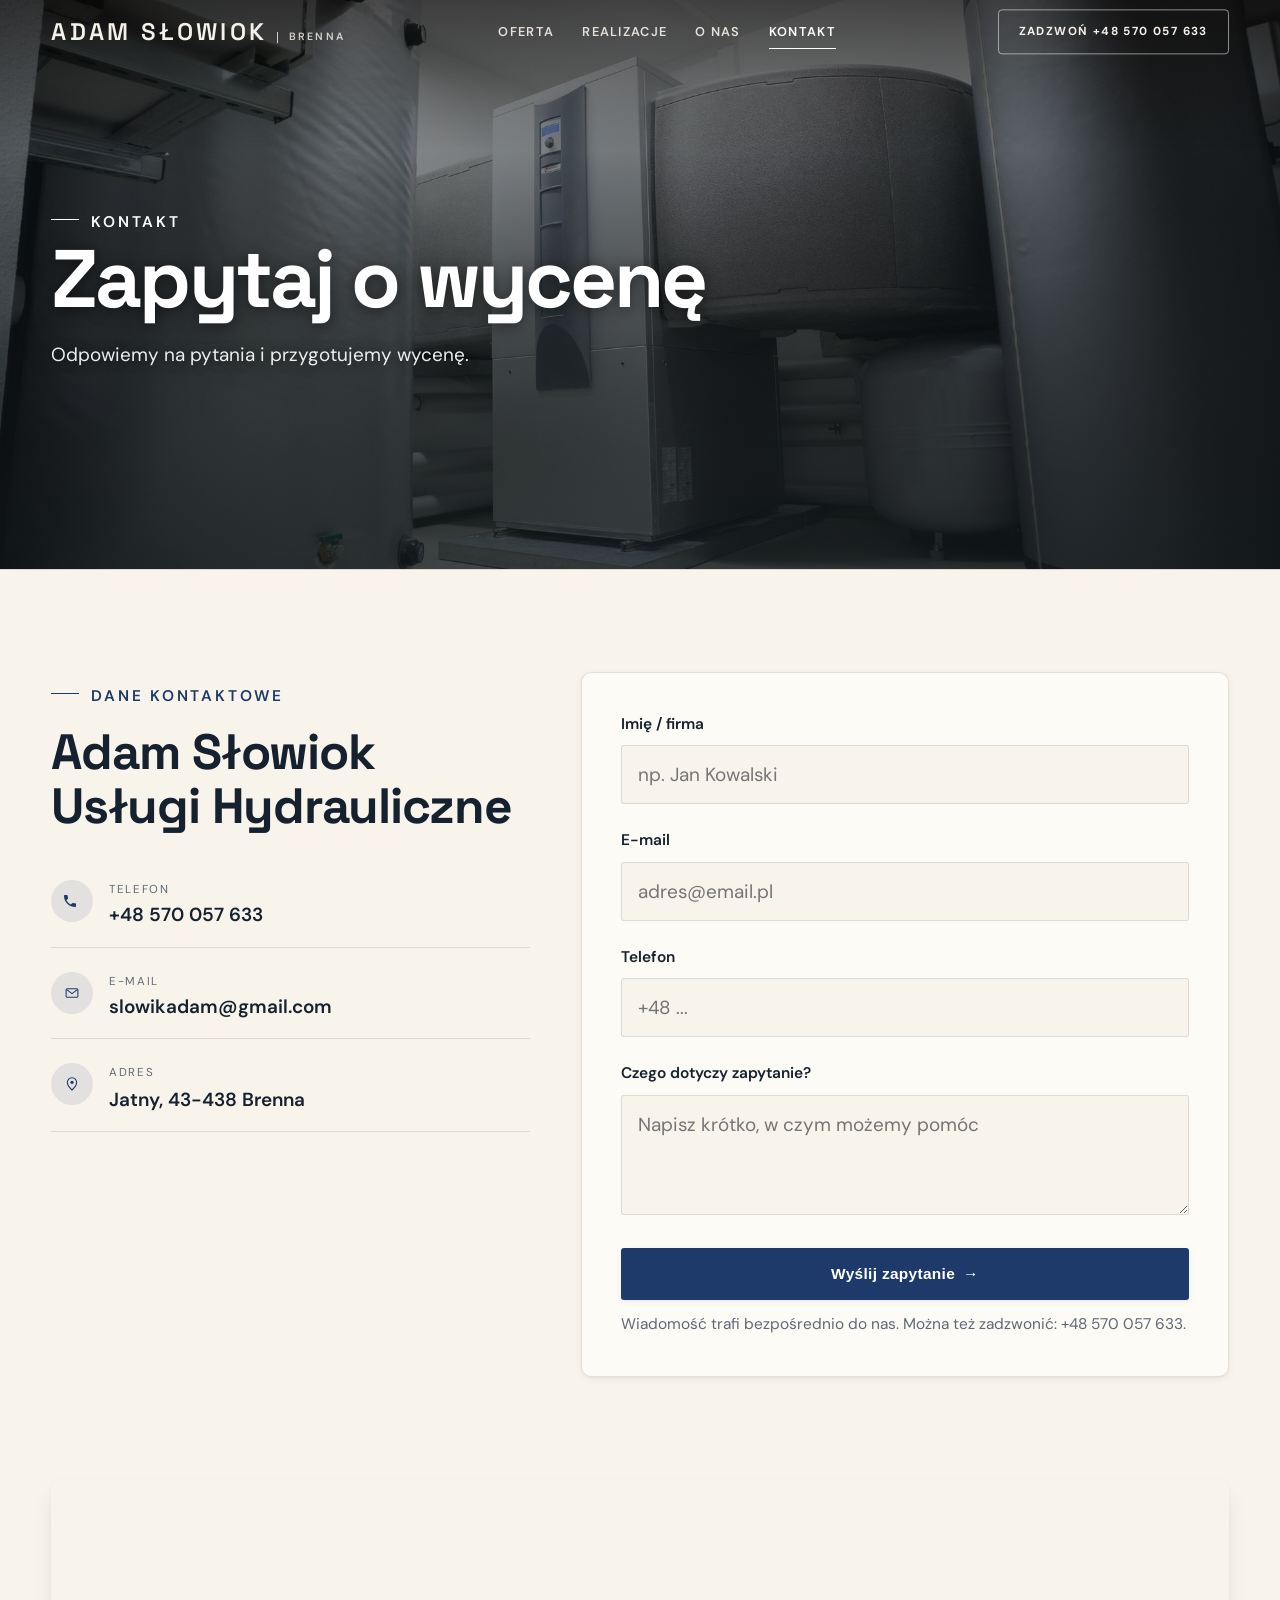
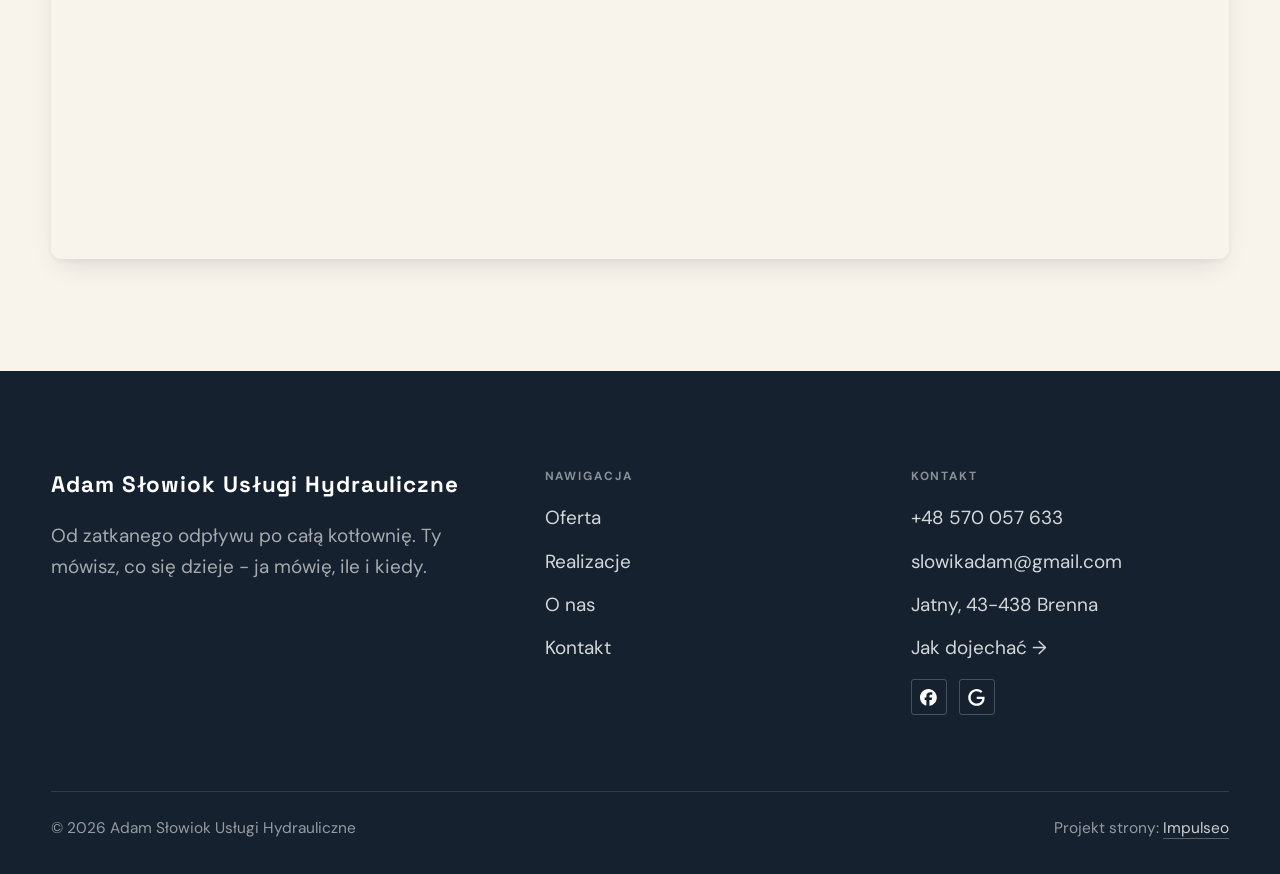
==== commit 39e63dfa: "[claude-edit][cmt:86a7c19f-a1b4-4011-9e11-78af34858325] o-nas: dalsza rozbudowa - 3 nowe akapity w '" ====
--- a/kontakt.html
+++ b/kontakt.html
@@ -20,7 +20,7 @@
 <link rel="preconnect" href="https://fonts.googleapis.com">
 <link rel="preconnect" href="https://fonts.gstatic.com" crossorigin>
 <link href="https://fonts.googleapis.com/css2?family=Space+Grotesk:wght@500;600;700&family=DM+Sans:opsz,wght@9..40,400;9..40,500;9..40,600&display=swap" rel="stylesheet">
-<link rel="stylesheet" href="assets/styles.css?v=87df42cb">
+<link rel="stylesheet" href="assets/styles.css?v=51d6c327">
 </head>
 <body>
 
--- a/assets/styles.css
+++ b/assets/styles.css
@@ -6,16 +6,16 @@
 
 :root{
   /* PALETA — jasna, architektoniczna, chłodna */
-  --paper:#F4F6F8;          /* główne tło */
-  --paper-2:#E7EBEF;        /* sekcje alternatywne (chłodny jasny szary) */
-  --paper-3:#E7EBEF;        /* delikatne wypełnienia */
+  --paper:#F8F4EC;          /* główne tło - bardzo jasny beż (prośba klienta 01.09.2026) */
+  --paper-2:#F0E9DB;        /* sekcje alternatywne (ciepły jasny beż) */
+  --paper-3:#F0E9DB;        /* delikatne wypełnienia */
   --ink:#15212E;            /* tekst główny — chłodny grafit */
   --ink-soft:#243443;       /* nagłówki drugorzędne */
   --muted:#6B7785;          /* tekst poboczny */
   --line:rgba(21,33,46,.12);/* hairline */
-  --accent:#E8A317;         /* stonowany petrol-slate — jedyny akcent */
-  --accent-d:#C9870C;
-  --accent-soft:rgba(232,163,23,.10);
+  --accent:#1E3A6B;         /* granat - jedyny akcent */
+  --accent-d:#132849;
+  --accent-soft:rgba(30,58,107,.10);
   --dark:#15212E;           /* sekcje ciemne (stopka/CTA) */
 
   /* HOVER ZDJĘĆ — JEDEN standard dla całego silnika (decyzja K. 04.08.2026, artefakt z wariantami).
@@ -1842,17 +1842,75 @@
 /* === szary tekst dociągnięty do czytelności (WCAG 4.5 na wszystkich tłach) === */
 :root{--muted:#5F6976;}
 
-/* === akcent-tekst: --accent zostaje żywy (#E8A317, 2.00:1 na #F4F6F8), litera na jasnym tle bierze #845907 === */
-:root{--accent-text:#845907;}
+/* === akcent-tekst: granat #1E3A6B ma 10.2:1 na beżu #F8F4EC, więc litera akcentowa bierze wprost akcent === */
+:root{--accent-text:#1E3A6B;}
 .btn-accent{color:#14171c}
 .nav .nav-links a.btn-accent{color:#14171c}
 .btn-accent[data-accent-d],.cta-d .btn-accent{color:#14171c}
 
-/* === rozróżnienie palety: burgund (odtworzona z rejestru) ===
-   Blokada powtórzeń (13.08.2026): ten sam odcień nie idzie do kolejnych
-   klientów pod rząd. Wybór zapisany w palety-uzyte.json, więc przebudowa
-   tego dema odtworzy DOKŁADNIE ten kolor. */
-:root{--accent:#A85563;--accent-d:#91404F;--accent-soft:rgba(168,85,99,.10);--gold:#A85563;}
+/* === paleta klienta: GRANAT (prośba Agaty 01.09.2026 - zamiast burgundu #A85563) ===
+   ⚠️ Przy przebudowie dema z palety-uzyte.json wróci burgund - ten blok trzeba
+   wtedy nałożyć ponownie. Granat jest tu wyborem klienta, nie losowaniem silnika. */
+:root{--accent:#1E3A6B;--accent-d:#132849;--accent-soft:rgba(30,58,107,.10);--gold:#1E3A6B;}
 .btn-accent{color:#fff}
 .nav .nav-links a.btn-accent{color:#fff}
 .btn-accent[data-accent-d],.cta-d .btn-accent{color:#fff}
+
+/* ============================================================
+   ZMIANY NA PROŚBĘ KLIENTA (01.09.2026, przez Agatę)
+   1) różowe/burgundowe elementy -> GRANAT (bloki :root wyżej)
+   2) białe płaszczyzny -> bardzo jasny beż
+   3) panel CTA: granatowe tło -> baby blue, napisy na granat
+   Blok celowo NA KOŃCU pliku - wygrywa z regułami silnika.
+   ============================================================ */
+
+/* --- 2) BEŻ zamiast bieli: karty, formularz, kafle --- */
+.svc,
+.trust-card,
+.form,
+.form input:focus, .form textarea:focus,
+.obj-tile{background:#FDFBF6}
+
+/* --- domknięcie kontrastu po zmianie akcentu na granat ---
+   Stary akcent (bursztyn) był jasny, więc napis na nim był CIEMNY (#14171c).
+   Granat jest ciemny - napis musi być BIAŁY, inaczej przycisk się zlewa. */
+.btn-accent,
+.nav .nav-links a.btn-accent,
+.nav .nav-links a.btn-accent:hover,
+.nav:not(.nav-solid) .nav-links a.btn-accent:hover,
+.btn-accent[data-accent-d],
+.cta-d .btn-accent,
+.sticky-call .sc-call{color:#fff}
+
+/* --- 3) PANEL CTA („Która z usług Cię interesuje?") — baby blue + granatowe napisy --- */
+.cta{background:#BBD7EF;color:#132849}
+.cta h2{color:#132849}                                  /* 9.9:1 na baby blue */
+.cta p{color:rgba(19,40,73,.82)}                        /* 6.3:1 */
+.cta .eyebrow{color:#132849}                            /* „Współpraca" na granat - prośba klienta */
+.cta .eyebrow::before{background:#132849}
+/* poświata w rogu: na jasnym tle biała, nie akcentowa */
+.cta::before{background:radial-gradient(circle,rgba(255,255,255,.55),transparent 70%)}
+/* przycisk główny: granat na baby blue (biały gubiłby się na jasnym tle) */
+.cta .btn-light{background:#132849;color:#fff;box-shadow:var(--sh-sm)}
+/* telefon obok: kontur granatowy zamiast białego */
+.cta .btn-ghost-cta{color:#132849;border-color:rgba(19,40,73,.45)}
+
+/* --- hero: kicker i akcent H1 na ZDJĘCIU ---
+   Silnik liczy je jako `color-mix(--accent 62%, biel)`. Przy jasnym akcencie (bursztyn,
+   burgund) wychodziło jasno; granat jest ciemny, więc ta sama mieszanka dała 3.02:1 na
+   zdjęciu (bramka pikselowa, próg 3.6). Dosypujemy bieli - napis zostaje chłodny, ale czytelny. */
+.hero-fach{--accent-lit:color-mix(in srgb,var(--accent) 18%,#fff);
+           --accent-strong:color-mix(in srgb,var(--accent) 30%,#fff)}
+
+/* --- sekcja „Zasady, których się trzymam" na podstronie O nas: pas w ciemniejszym beżu,
+   żeby trzy jasne sekcje pod rząd się nie zlewały --- */
+.zasady-band{background:var(--paper-2)}
+
+/* --- podstrona O nas: zdjęcie przy rozbudowanym „O mnie" jedzie z tekstem ---
+   Po rozwinięciu opisu (prośba Agaty 01.09.2026) kolumna tekstu jest dużo wyższa
+   niż zdjęcie, więc wyśrodkowane zdjęcie zostawiało pustą dziurę u góry i u dołu.
+   Przyklejone trzyma kadr na wysokości czytanego akapitu. Poniżej 920 px układ
+   i tak schodzi do jednej kolumny - wtedy wraca zwykły przepływ. */
+.o-mnie{align-items:start}
+.o-mnie .split-art{position:sticky;top:96px;aspect-ratio:3/4}
+@media(max-width:920px){.o-mnie .split-art{position:relative;top:auto;aspect-ratio:5/4}}
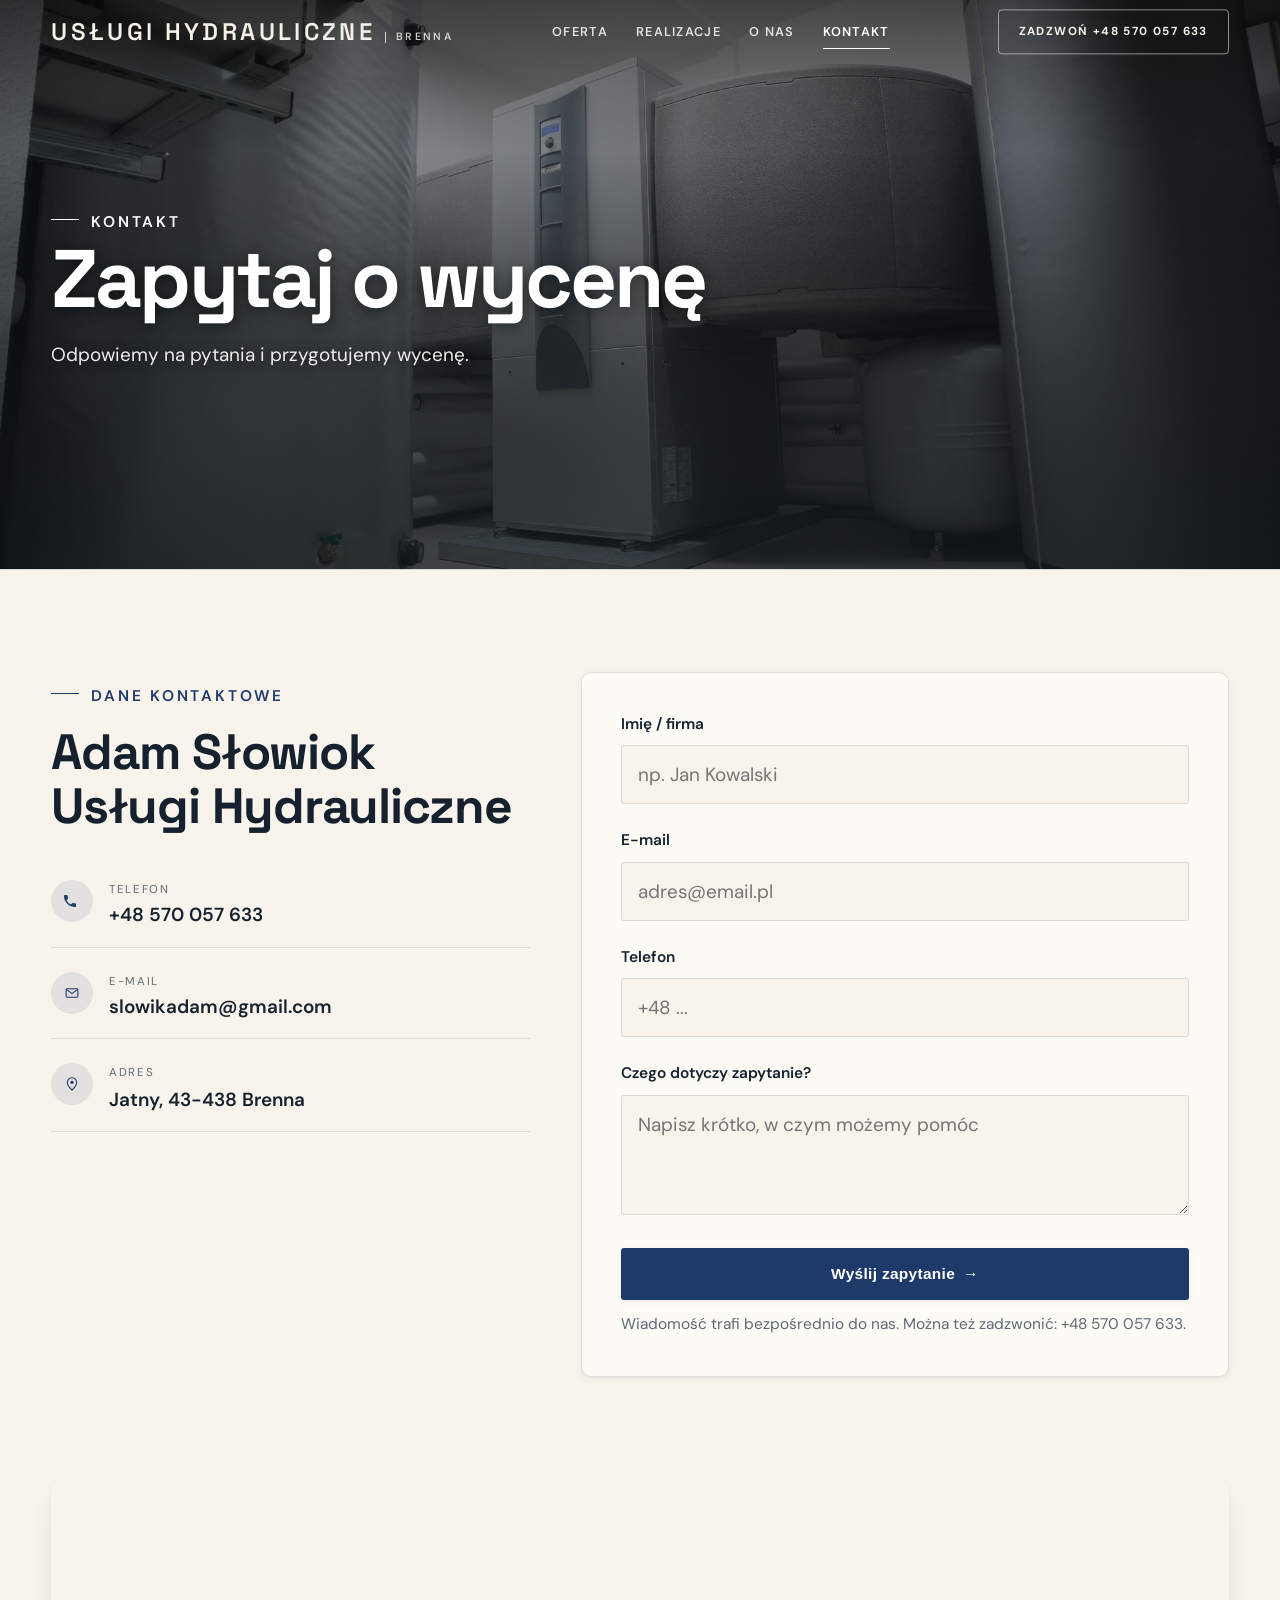
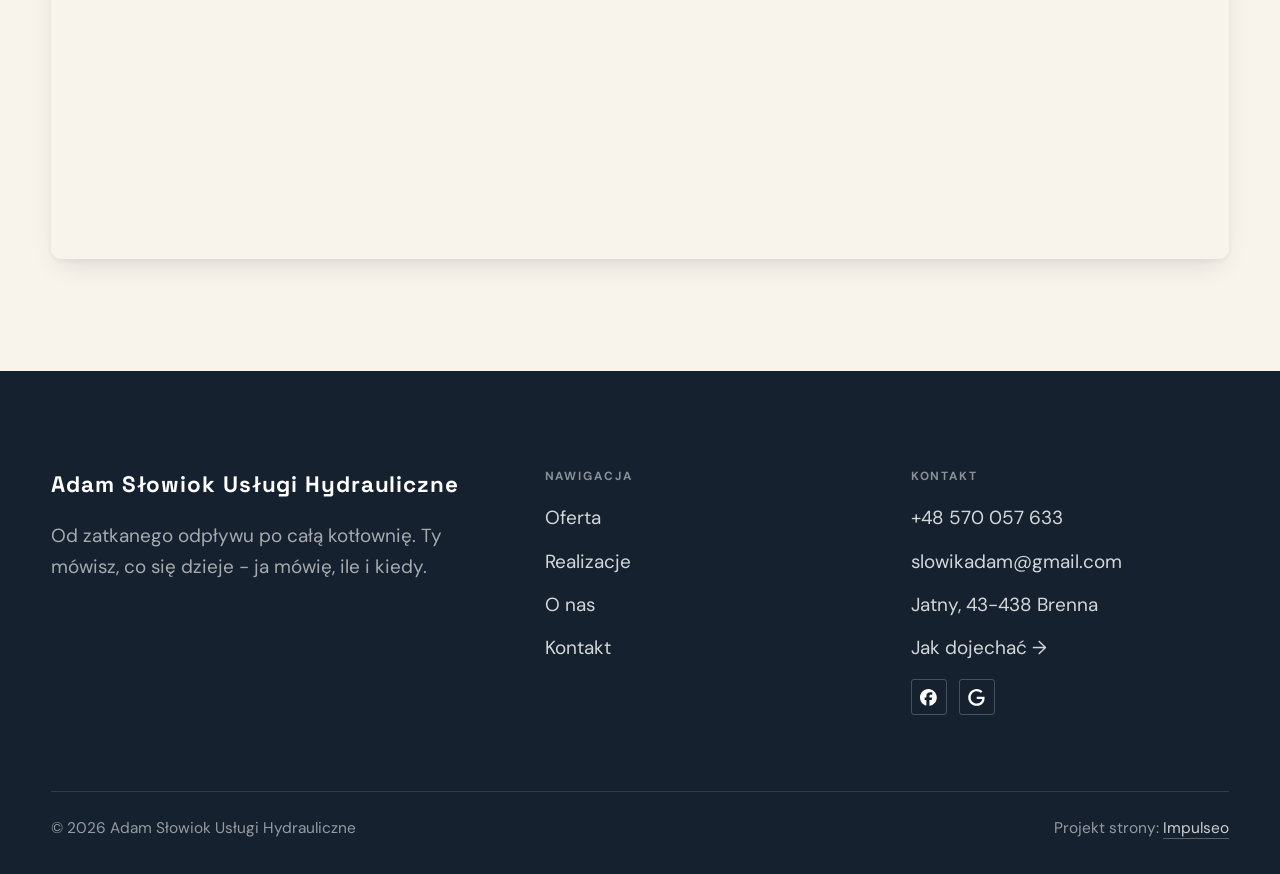
==== commit 326cd1c6: "[claude-edit][cmt:8a658ba4-e665-4669-8d34-929d3f915ecd] panele stoja w miejscu (bez wjazdu przy prze" ====
--- a/kontakt.html
+++ b/kontakt.html
@@ -20,13 +20,13 @@
 <link rel="preconnect" href="https://fonts.googleapis.com">
 <link rel="preconnect" href="https://fonts.gstatic.com" crossorigin>
 <link href="https://fonts.googleapis.com/css2?family=Space+Grotesk:wght@500;600;700&family=DM+Sans:opsz,wght@9..40,400;9..40,500;9..40,600&display=swap" rel="stylesheet">
-<link rel="stylesheet" href="assets/styles.css?v=51d6c327">
+<link rel="stylesheet" href="assets/styles.css?v=b0ad8fbc">
 </head>
 <body>
 
 <header class="nav">
   <div class="wrap nav-inner">
-    <a class="brand" href="index.html"><span class="name">Adam Słowiok</span><span class="sub">Brenna</span></a>
+    <a class="brand" href="index.html"><span class="name">Usługi hydrauliczne</span><span class="sub">Brenna</span></a>
     <nav class="nav-links">
       <a href="oferta.html">Oferta</a>
       <a href="realizacje.html">Realizacje</a>
--- a/assets/styles.css
+++ b/assets/styles.css
@@ -1860,7 +1860,7 @@
    ZMIANY NA PROŚBĘ KLIENTA (01.09.2026, przez Agatę)
    1) różowe/burgundowe elementy -> GRANAT (bloki :root wyżej)
    2) białe płaszczyzny -> bardzo jasny beż
-   3) panel CTA: granatowe tło -> baby blue, napisy na granat
+   3) panel CTA: granatowe tło -> bardzo jasny błękit (prawie niewidoczny), napisy na granat
    Blok celowo NA KOŃCU pliku - wygrywa z regułami silnika.
    ============================================================ */
 
@@ -1882,14 +1882,17 @@
 .cta-d .btn-accent,
 .sticky-call .sc-call{color:#fff}
 
-/* --- 3) PANEL CTA („Która z usług Cię interesuje?") — baby blue + granatowe napisy --- */
-.cta{background:#BBD7EF;color:#132849}
-.cta h2{color:#132849}                                  /* 9.9:1 na baby blue */
-.cta p{color:rgba(19,40,73,.82)}                        /* 6.3:1 */
+/* --- 3) PANEL CTA („Która z usług Cię interesuje?") — bardzo jasny błękit + granatowe napisy
+   01.09.2026 (prośba Agaty): najpierw błękit poszedł na prawie niewidoczny (#EDF3FB),
+   potem „odrobinę ciemniejszy, ale odrobinę" - stąd #E2ECF8: o oczko wyraźniejszy od tła
+   strony, panel daje się zauważyć, ale nadal jest delikatny. Napisy bez zmian. --- */
+.cta{background:#E2ECF8;color:#132849}
+.cta h2{color:#132849}                                  /* 12.3:1 na jasnym błękicie */
+.cta p{color:rgba(19,40,73,.82)}                        /* 6.7:1 */
 .cta .eyebrow{color:#132849}                            /* „Współpraca" na granat - prośba klienta */
 .cta .eyebrow::before{background:#132849}
 /* poświata w rogu: na jasnym tle biała, nie akcentowa */
-.cta::before{background:radial-gradient(circle,rgba(255,255,255,.55),transparent 70%)}
+.cta::before{background:radial-gradient(circle,rgba(30,58,107,.06),transparent 70%)}
 /* przycisk główny: granat na baby blue (biały gubiłby się na jasnym tle) */
 .cta .btn-light{background:#132849;color:#fff;box-shadow:var(--sh-sm)}
 /* telefon obok: kontur granatowy zamiast białego */
@@ -1914,3 +1917,108 @@
 .o-mnie{align-items:start}
 .o-mnie .split-art{position:sticky;top:96px;aspect-ratio:3/4}
 @media(max-width:920px){.o-mnie .split-art{position:relative;top:auto;aspect-ratio:5/4}}
+
+/* ============================================================
+   PANELE STOJĄ W MIEJSCU I SIĘ PODŚWIETLAJĄ (prośba Agaty 01.09.2026)
+   „usuń ruch z tych paneli ruszających się, niech się ładnie podświetlają
+   jak najedzie się na nie kursorem"
+
+   1) przy przewijaniu karty tylko się WYŁANIAJĄ (sama przezroczystość) -
+      zero wjazdu z dołu, zero wjazdu z boku, zero dryfu kadru w kaflu;
+   2) pod kursorem nic nie podskakuje i nic się nie przesuwa;
+   3) zamiast zalania ciemnym granatem klocek ROZŚWIETLA SIĘ: jasny błękit
+      (ten sam ton co panel CTA), granatowa obwódka, miękka poświata,
+      napis zostaje granatowy. Przelot światła zostaje - to jedyna wspólna
+      animacja wszystkich klocków (bramka hover_diag pilnuje, żeby przycisk
+      i karta reagowały tak samo).
+   Blok celowo NA KOŃCU pliku - wygrywa z warstwą ruchu i silnikiem.
+   ============================================================ */
+
+/* --- 1) NIC NIE JEDZIE PRZY PRZEWIJANIU --- */
+.reveal{transform:none}
+.mt-fade{translate:0 0}
+.os-on .proces-os .proces-line > li h3,
+.os-on .proces-os .proces-line > li p{transform:none}
+@supports (animation-timeline: view()){
+  @media (min-width:900px){
+    .mt-para > img{animation:none;height:100%;top:0;translate:0 0;will-change:auto}
+  }
+}
+
+/* --- 2) NIC SIĘ NIE PRZESUWA POD KURSOREM --- */
+.fu-row .fu-name,
+.fu-row:hover .fu-name,
+.fu-row:hover .fu-cta .arr,
+.obj-tile:hover .ot-arr,
+.foot-soc .soc:hover,
+.tile .cap,
+.tile:hover .cap{transform:none}
+
+/* --- 3) PODŚWIETLENIE ZAMIAST CIEMNEGO WYPEŁNIENIA --- */
+@media(hover:hover){
+  .card:hover,.svc:hover,.menu-cat:hover,.prod-card:hover,.pak-card:hover,
+  .faq-item:hover,.obj-tile:hover,.gateway-txt:hover,.trust-card:hover,
+  .op-google:hover,.op-google:focus-visible,
+  .card:focus-visible,.svc:focus-visible,.faq-item:focus-within,.obj-tile:focus-visible{
+    background:#E7EFFA;
+    border-color:rgba(30,58,107,.42);
+    color:#132849;
+    /* silnik rozjaśniał klocek `brightness(1.1)` - przy jasnym tle zjadało to cały
+       błękit (zmierzone: #E7EFFA wychodziło jako 254,255,255, czyli biel).
+       Zostaje zmiana filtra (bramka hover_diag porównuje LISTĘ zmienianych własności),
+       ale taka, która koloru nie wypłukuje. */
+    filter:saturate(1.22);
+    box-shadow:0 0 0 3px rgba(30,58,107,.10),0 12px 30px -20px rgba(19,40,73,.55)}
+  /* treść klocka wraca do granatu - na jasnym tle biały napis byłby niewidoczny */
+  .card:hover *,.svc:hover *,.menu-cat:hover *,.prod-card:hover *,
+  .pak-card:hover *,.faq-item:hover *,.obj-tile:hover *,
+  .gateway-txt:hover *,.trust-card:hover *,.op-google:hover *{
+    color:#132849;border-color:rgba(19,40,73,.20)}
+  .op-google:hover .op-g-ico *{color:inherit}
+  /* wiersze oferty („Zakres prac") - ta sama jasna poświata, bez przesuwania nazwy */
+  .fu-row:hover,.fu-row:focus-within{background:#E7EFFA}
+}
+
+/* --- 4) DŁUŻSZA NAZWA W PASKU („Usługi hydrauliczne" zamiast imienia) ---
+   Nazwa jest o siedem znaków dłuższa niż wcześniejsza, więc na węższych oknach
+   silnik ucinał ją wielokropkiem („USŁUGI …"). Zamiast ucinać - maleje płynnie,
+   a przy naprawdę ciasnym pasku ustępuje dopisek „Brenna". */
+@media(max-width:1180px) and (min-width:1011px){
+  .nav .brand .name{font-size:1.1rem;letter-spacing:.08em}
+  .nav .brand .sub{font-size:.58rem;letter-spacing:.14em;padding-left:.5rem}
+}
+@media(max-width:1010px) and (min-width:681px){
+  .nav .brand .name{font-size:.94rem;letter-spacing:.04em}
+  .nav .brand .sub{display:none}
+  /* Zmierzone (measure-nav): przy 690-820 px pasek potrzebuje ~100 px, ktorych nie ma -
+     nazwa jako jedyny element elastyczny obrywala pierwsza i konczyla sie wielokropkiem
+     („USLUG..."). Odchudzamy menu i przycisk, zamiast ucinac nazwe firmy. */
+  .nav .nav-links{gap:clamp(.45rem,1.2vw,.9rem)}
+  .nav .nav-links a{font-size:.7rem;letter-spacing:.05em}
+  .nav .nav-links a.btn-accent{font-size:.63rem;letter-spacing:.05em;padding:.45rem .7rem}
+}
+/* ostatnie 20 px przed zwinieciem menu w hamburger (681-700) - tu brakowalo juz tylko 6 px */
+@media(max-width:700px) and (min-width:681px){
+  .nav .brand .name{font-size:.86rem;letter-spacing:.02em}
+  .nav .nav-links{gap:.4rem}
+}
+
+/* --- 5) TA SAMA REAKCJA NA KAŻDYM KLOCKU (pomiar bramki hover_diag) ---
+   Przy okazji „niech się ładnie podświetlają" domykamy dwa klocki, które
+   wyłamywały się z reszty (zmierzone, nie na oko):
+   • pytania w „Dobrze wiedzieć" nie miały przelotu światła - w silniku
+     `.faq-item::after` wypadło z listy, więc 6 klocków na stronie głównej
+     reagowało inaczej niż pozostałe;
+   • przycisk „Bezpłatna wycena" w panelu CTA jest granatowy JUŻ w spoczynku,
+     a hover dawał mu dokładnie ten sam granat - tło się nie zmieniało i
+     przycisk wyglądał jak martwy. Teraz rozjaśnia się o jeden ton. */
+.faq-item::after{
+  content:"";position:absolute;inset:0;z-index:-1;pointer-events:none;
+  background:linear-gradient(100deg,transparent 32%,rgba(255,255,255,.20) 50%,transparent 68%);
+  translate:-120% 0}
+@media (prefers-reduced-motion:no-preference){
+  .faq-item:hover::after{translate:120% 0;transition:translate .75s var(--mt-ease,cubic-bezier(.16,.84,.44,1))}
+}
+@media(hover:hover){
+  .cta .btn-light:hover,.cta .btn-light:focus-visible{background:#1E3A6B;border-color:#1E3A6B;color:#fff}
+}
